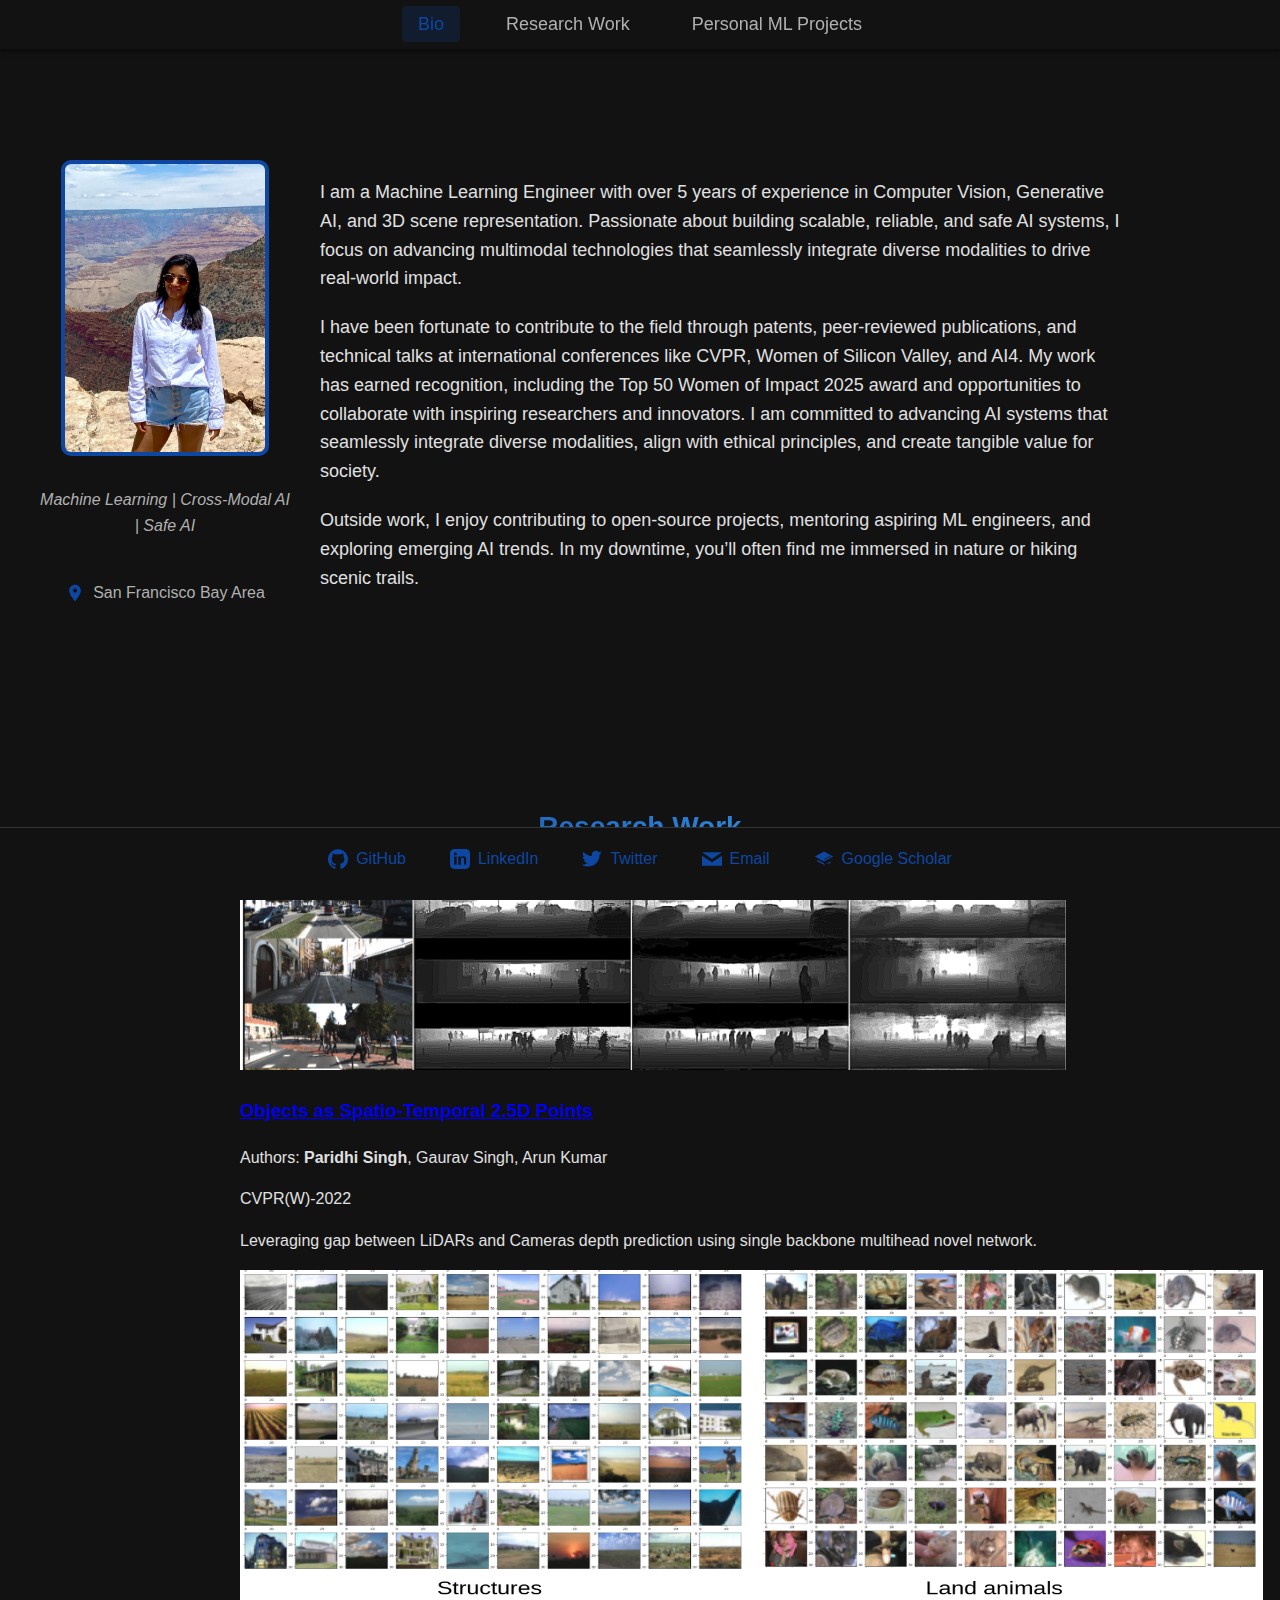
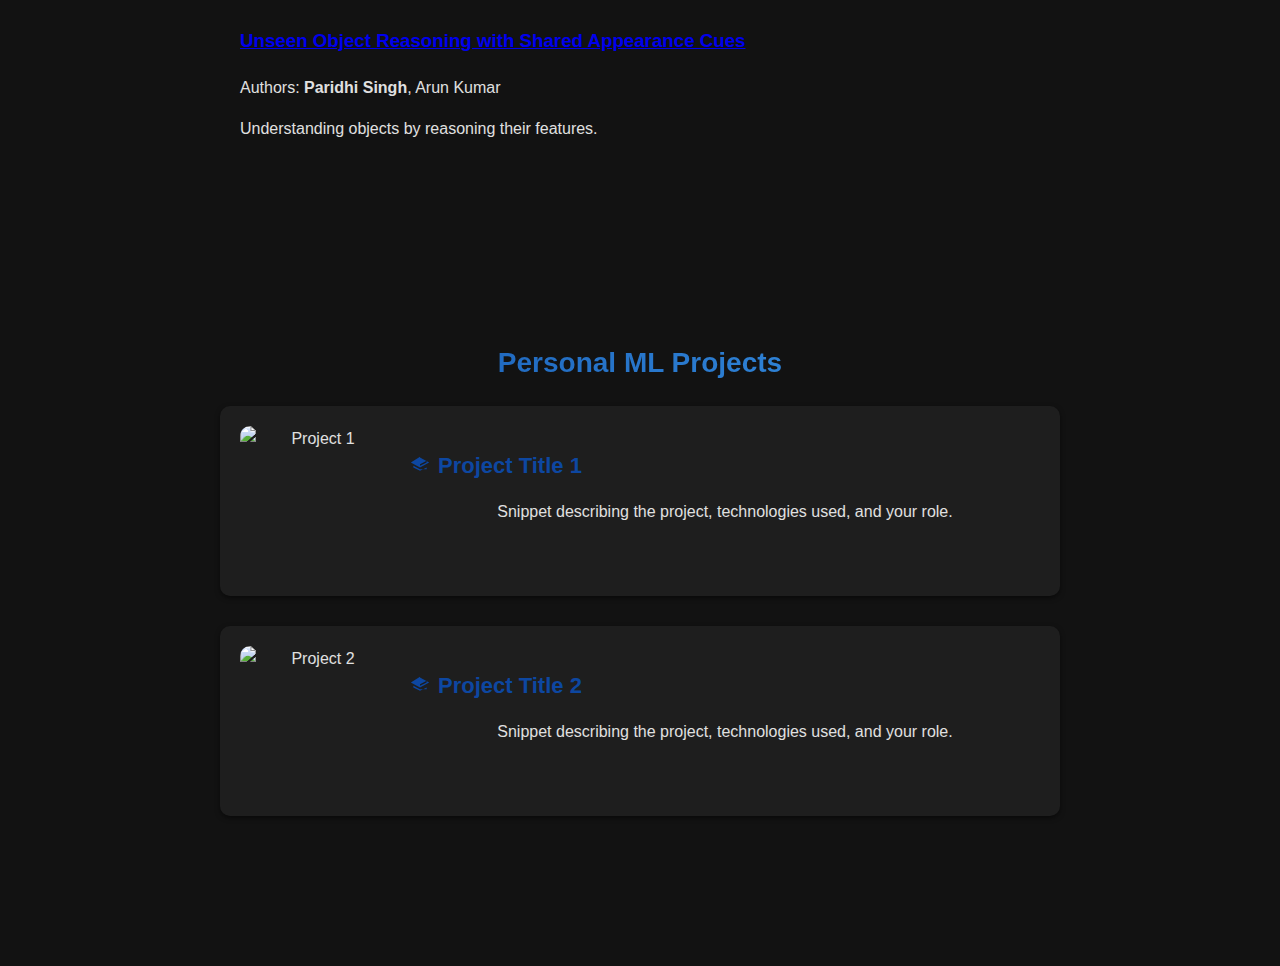
==== index.html @ 72e87e1a "Aligning bio" ====
<!DOCTYPE html>
<html lang="en">
<head>
    <!-- Existing head content -->
    <meta charset="UTF-8">
    <meta name="viewport" content="width=device-width, initial-scale=1.0">
    <title>Pari Singh - ML Research Engineer</title>
    <meta name="description" content="Pari Singh's personal website showcasing ML research, projects, and professional background.">
    <link rel="stylesheet" href="assets/css/styles.css">
    <link rel="icon" href="favicon.ico" type="image/x-icon"> <!-- Optional: Add favicon -->

    <!-- Google Fonts -->
    <link rel="preconnect" href="https://fonts.googleapis.com">
    <link rel="preconnect" href="https://fonts.gstatic.com" crossorigin>
    <link href="https://fonts.googleapis.com/css2?family=Roboto:wght@400;700&family=Montserrat:wght@600&display=swap" rel="stylesheet">
</head>
<body>
    <!-- Navigation Tabs -->
    <nav class="main-nav">
        <ul>
            <li><a href="#bio" class="nav-link active">Bio</a></li>
            <li><a href="#research" class="nav-link">Research Work</a></li>
            <li><a href="#projects" class="nav-link">Personal ML Projects</a></li>
        </ul>
    </nav>

    <!-- Bio Section -->
    <section id="bio" class="section bio-section">
        <div class="bio-container">
            <!-- Profile Photo and Additional Info -->
            <div class="profile-container">
                <!-- Profile Photo -->
                <img src="images/profile_photo.jpeg" alt="Pari Singh's Profile Photo" class="profile-photo" loading="lazy">

                <!-- Description and Location -->
                <div class="additional-info">
                    <!-- Description -->
                    <p class="description">Machine Learning | Cross-Modal AI | Safe AI</p>

                    <!-- Location -->
                    <p class="location">
                        <!-- Location Pin SVG -->
                        <svg
                            xmlns="http://www.w3.org/2000/svg"
                            width="24"
                            height="24"
                            fill="#4CAF50"
                            viewBox="0 0 24 24"
                            class="location-icon"
                            aria-hidden="true"
                        >
                            <path d="M12 2C8.13 2 5 5.13 5 9c0 5.25 7 13 7 13s7-7.75 7-13c0-3.87-3.13-7-7-7zm0 9.5c-1.38 0-2.5-1.12-2.5-2.5S10.62 6.5 12 6.5 14.5 7.62 14.5 9 13.38 11.5 12 11.5z"/>
                        </svg>
                        San Francisco Bay Area
                    </p>
                </div>
            </div>

            <!-- Bio Content -->
            <div class="bio-content">
<!--                <h2>Bio</h2>-->
                <p>
                    I am a Machine Learning Engineer with over 5 years of experience in Computer Vision, Generative AI, and 3D scene representation. Passionate about building scalable, reliable, and safe AI systems, I focus on advancing multimodal technologies that seamlessly integrate diverse modalities to drive real-world impact.
                </p>
                <p>
                    I have been fortunate to contribute to the field through patents, peer-reviewed publications, and technical talks at international conferences like CVPR, Women of Silicon Valley, and AI4. My work has earned recognition, including the Top 50 Women of Impact 2025 award and opportunities to collaborate with inspiring researchers and innovators. I am committed to advancing AI systems that seamlessly integrate diverse modalities, align with ethical principles, and create tangible value for society.
                </p>
                <p>
                    Outside work, I enjoy contributing to open-source projects, mentoring aspiring ML engineers, and exploring emerging AI trends. In my downtime, you’ll often find me immersed in nature or hiking scenic trails.
                </p>
            </div>
        </div>
    </section>

    <!-- Research Work Section -->
    <section id="research" class="section research-section">
        <h2>Research Work</h2>

        <!-- Paper 1 -->
        <div class="research-paper">
            <img src="images/paper1_image.png" alt="Objects as Spatio-Temporal 2.5D Points" class="paper-image" loading="lazy">
            <div class="paper-details">
                <h3>
                    <a href="https://arxiv.org/pdf/2212.02755" target="_blank">Objects as Spatio-Temporal 2.5D Points</a>
                </h3>
                <p>Authors: <strong>Paridhi Singh</strong>, Gaurav Singh, Arun Kumar</p>
                <p>CVPR(W)-2022</p>
                <p>Leveraging gap between LiDARs and Cameras depth prediction using single backbone multihead novel network.</p>
            </div>
        </div>

        <!-- Paper 2 -->
        <div class="research-paper">
            <img src="images/paper2_image.png" alt="Unseen Object Reasoning with Shared Appearance Cues" class="paper-image" loading="lazy">
            <div class="paper-details">
                <h3>
                    <a href="https://arxiv.org/pdf/2406.15565" target="_blank">Unseen Object Reasoning with Shared Appearance Cues</a>
                </h3>
                <p>Authors: <strong>Paridhi Singh</strong>, Arun Kumar</p>
                <p>Understanding objects by reasoning their features.</p>
            </div>
        </div>

        <!-- Add more research papers as needed -->
    </section>

    <!-- Personal ML Projects Section -->
    <section id="projects" class="section projects-section">
        <h2>Personal ML Projects</h2>
        <div class="project">
            <img src="images/project1.jpg" alt="Project 1" class="project-image" loading="lazy">
            <div class="project-description">
                <h3>
                    <!-- Project Icon SVG -->
                    <svg xmlns="http://www.w3.org/2000/svg" width="20" height="20" fill="#4CAF50" viewBox="0 0 24 24" class="project-icon">
                        <path d="M12 2L1 9l11 6 11-6-11-6zm0 15v-6l8-4V9l-8 4v6l-8-4v-2l8 4v2l8-4v2z"/>
                    </svg>
                    Project Title 1
                </h3>
                <p>Snippet describing the project, technologies used, and your role.</p>
            </div>
        </div>
        <div class="project">
            <img src="images/project2.jpg" alt="Project 2" class="project-image" loading="lazy">
            <div class="project-description">
                <h3>
                    <!-- Project Icon SVG -->
                    <svg xmlns="http://www.w3.org/2000/svg" width="20" height="20" fill="#4CAF50" viewBox="0 0 24 24" class="project-icon">
                        <path d="M12 2L1 9l11 6 11-6-11-6zm0 15v-6l8-4V9l-8 4v6l-8-4v-2l8 4v2l8-4v2z"/>
                    </svg>
                    Project Title 2
                </h3>
                <p>Snippet describing the project, technologies used, and your role.</p>
            </div>
        </div>
        <!-- Add more projects as needed -->
    </section>

    <!-- Footer with Social Links -->
    <footer class="footer">
        <nav class="footer-social-links">
            <a href="https://github.com/Pari-singh" target="_blank" aria-label="Pari Singh's GitHub Profile">
                <!-- GitHub SVG Icon -->
                <svg xmlns="http://www.w3.org/2000/svg" width="24" height="24" fill="#4CAF50" viewBox="0 0 24 24" class="footer-social-icon">
                    <path d="M12 .297c-6.63 0-12 5.373-12
                    12 0 5.303 3.438 9.8 8.205 11.385.6.113.82-.258.82-.577
                    0-.285-.01-1.04-.015-2.04-3.338.726-4.033-1.416-4.033-1.416
                    -.546-1.387-1.333-1.756-1.333-1.756-1.089-.744.084-.729.084-.729
                    1.205.084 1.838 1.237 1.838 1.237 1.07 1.835 2.807 1.304 3.495.997
                    .108-.775.418-1.305.762-1.604-2.665-.3-5.466-1.332-5.466-5.93
                    0-1.31.467-2.38 1.235-3.22-.135-.303-.54-1.523.105-3.176
                    0 0 1.005-.322 3.3 1.23a11.52 11.52 0 0 1 3.003-.404
                    c1.02.005 2.045.138 3.003.404 2.28-1.552 3.285-1.23
                    3.285-1.23.645 1.653.24 2.873.12 3.176.77.84 1.23 1.91
                    1.23 3.22 0 4.61-2.805 5.625-5.475 5.92.43.372.81 1.102
                    .81 2.222v3.293c0 .32.21.694.825.576C20.565 22.092 24 17.592
                    24 12.297c0-6.627-5.373-12-12-12z"/>
                </svg>
                GitHub
            </a>
            <a href="https://linkedin.com/in/your-linkedin" target="_blank" aria-label="Pari Singh's LinkedIn Profile">
                <!-- LinkedIn SVG Icon -->
                <svg xmlns="http://www.w3.org/2000/svg" width="24" height="24" fill="#4CAF50" viewBox="0 0 24 24" class="footer-social-icon">
                    <path d="M19 0h-14c-2.761 0-5 2.239-5
                    5v14c0 2.761 2.239 5 5 5h14c2.761 0
                    5-2.239 5-5v-14c0-2.761-2.239-5-5-5zm-11
                    19h-3v-10h3v10zm-1.5-11.268c-.966
                    0-1.75-.784-1.75-1.75s.784-1.75
                    1.75-1.75 1.75.784
                    1.75 1.75-.784 1.75-1.75
                    1.75zm13.5 11.268h-3v-5.604c0-1.337-.027-3.07-1.871-3.07-1.872
                    0-2.157 1.462-2.157 2.973v5.698h-3v-10h2.881v1.367h.041c.401-.758
                    1.381-1.558 2.839-1.558 3.037 0 3.6 2 3.6 4.596v5.6z"/>
                </svg>
                LinkedIn
            </a>
            <a href="https://twitter.com/your-twitter" target="_blank" aria-label="Pari Singh's Twitter Profile">
                <!-- Twitter SVG Icon -->
                <svg xmlns="http://www.w3.org/2000/svg" width="24" height="24" fill="#4CAF50" viewBox="0 0 24 24" class="footer-social-icon">
                    <path d="M24 4.557a9.83 9.83 0 0 1-2.828.775
                    4.932 4.932 0 0 0 2.165-2.724
                    9.864 9.864 0 0 1-3.127 1.195
                    4.916 4.916 0 0 0-8.384 4.482
                    c-4.083-.205-7.7-2.158-10.126-5.134
                    a4.822 4.822 0 0 0-.666 2.475
                    c0 1.708.87 3.213 2.188 4.096
                    a4.904 4.904 0 0 1-2.228-.616
                    c-.054 1.998 1.408 3.872 3.477 4.287
                    a4.935 4.935 0 0 1-2.224.084
                    c.626 1.956 2.444 3.377 4.6 3.416
                    a9.867 9.867 0 0 1-6.102 2.104
                    c-.396 0-.787-.023-1.175-.069
                    a13.945 13.945 0 0 0 7.548 2.212
                    c9.057 0 14-7.496 14-13.986
                    0-.21-.005-.423-.014-.634
                    A9.935 9.935 0 0 0 24 4.557z"/>
                </svg>
                Twitter
            </a>
            <a href="mailto:your-email@example.com" aria-label="Send an Email to Pari Singh">
                <!-- Email SVG Icon -->
                <svg xmlns="http://www.w3.org/2000/svg" width="24" height="24" fill="#4CAF50" viewBox="0 0 24 24" class="footer-social-icon">
                    <path d="M0 4v16h24V4H0zm12 12l-12-8v-4l12 8
                    12-8v4l-12 8z"/>
                </svg>
                Email
            </a>
            <a href="https://scholar.google.com/citations?user=your-google-scholar-id" target="_blank" aria-label="Pari Singh's Google Scholar Profile">
                <!-- Graduation Cap SVG Icon -->
                <svg xmlns="http://www.w3.org/2000/svg" width="24" height="24" fill="#4CAF50" viewBox="0 0 24 24" class="footer-social-icon">
                    <path d="M12 3L1 9l11 6 11-6-11-6zm0
                    15v-6l8-4V9l-8 4v6l-8-4v-2l8 4v2l8-4v2z"/>
                </svg>
                Google Scholar
            </a>
        </nav>
    </footer>

    <!-- Optional: Smooth Scroll JavaScript -->
    <script>
        // Add smooth scrolling to all nav links
        document.querySelectorAll('a.nav-link').forEach(anchor => {
            anchor.addEventListener('click', function(e) {
                e.preventDefault();
                document.querySelector(this.getAttribute('href')).scrollIntoView({
                    behavior: 'smooth'
                });

                // Update active link
                document.querySelectorAll('a.nav-link').forEach(link => link.classList.remove('active'));
                this.classList.add('active');
            });
        });

        // Highlight active link based on scroll position
        window.addEventListener('scroll', () => {
            const sections = document.querySelectorAll('.section');
            const scrollPos = window.scrollY + 150; // Adjusted offset for better accuracy

            sections.forEach(section => {
                if (scrollPos >= section.offsetTop && scrollPos < section.offsetTop + section.offsetHeight) {
                    document.querySelectorAll('.nav-link').forEach(link => {
                        link.classList.remove('active');
                        if (link.getAttribute('href').substring(1) === section.getAttribute('id')) {
                            link.classList.add('active');
                        }
                    });
                }
            });
        });
    </script>
</body>
</html>
---- assets/css/styles.css ----
/* Define CSS Variables for Colors */
:root {
    --background-color: #121212;     /* Dark background */
    --text-color: #e0e0e0;           /* Light gray text for contrast */
    --accent-color: #0d47a1;         /* Deep blue for accents */
    --secondary-accent: #42a5f5;     /* Lighter blue for gradients */
    --hover-color: #1e88e5;          /* Intermediate blue for hover states */
    --border-color: #333333;         /* Dark borders */
}

/* Apply Background and Text Colors */
body {
    background-color: var(--background-color);
    color: var(--text-color);
    font-family: 'Segoe UI', Tahoma, Geneva, Verdana, sans-serif;
    line-height: 1.6;
    transition: background-color 0.3s ease, color 0.3s ease;
    margin: 0;
    padding: 0;
    padding-bottom: 60px; /* Add padding to prevent footer overlap */
}

/* Navigation Tabs */
.main-nav {
    position: fixed;
    top: 0;
    width: 100%;
    background-color: var(--background-color);
    z-index: 1000;
    box-shadow: 0 2px 5px rgba(0,0,0,0.5);
}

.main-nav ul {
    list-style: none;
    display: flex;
    justify-content: center;
    margin: 0;
    padding: 10px 0;
}

.main-nav li {
    margin: 0 15px;
}

.main-nav .nav-link {
    color: #b0b0b0;
    text-decoration: none;
    font-size: 18px;
    padding: 8px 16px;
    transition: color 0.3s ease, background-color 0.3s ease, transform 0.3s ease;
    border-radius: 4px;
}

.main-nav .nav-link:hover {
    color: var(--accent-color);
    background-color: rgba(13, 71, 161, 0.1);
    transform: translateY(-2px);
}

.main-nav .nav-link.active {
    color: var(--accent-color);
    background-color: rgba(13, 71, 161, 0.2);
    transform: translateY(-2px);
}

/* Section Styling */
.section {
    padding: 100px 20px 60px 20px;
    max-width: 1200px;
    margin: 0 auto;
}

.bio-section {
    margin-top: 60px;
}

.bio-container {
    display: flex;
    align-items: flex-start;
    gap: 30px;
    flex-wrap: nowrap; /* Prevent wrapping */
}

.profile-container {
    flex: 0 0 250px; /* Fixed width */
    display: flex;
    flex-direction: column;
    align-items: center;
    gap: 15px;
}

.profile-photo {
    width: 200px; /* Adjusted width */
    height: auto; /* Maintain aspect ratio */
    border-radius: 10px;
    object-fit: cover;
    border: 4px solid var(--accent-color);
    flex-shrink: 0;
}

.additional-info {
    display: flex;
    flex-direction: column;
    align-items: center;
    gap: 10px;
}

.description {
    font-style: italic;
    color: #b0b0b0;
    text-align: center;
    font-size: 16px;
}

.location {
    display: flex;
    align-items: center;
    font-size: 16px;
    color: #b0b0b0;
}

.location-icon {
    margin-right: 8px;
    width: 20px;
    height: 20px;
    fill: var(--accent-color);
}

.bio-content {
    flex: 1; /* Take remaining space */
    max-width: 800px; /* Optional for readability */
}

.bio-content h2,
.research-section h2,
.projects-section h2 {
    margin-bottom: 20px;
    font-size: 28px;
    background: linear-gradient(90deg, var(--accent-color), var(--secondary-accent));
    -webkit-background-clip: text;
    -webkit-text-fill-color: transparent;
}

.bio-content p {
    font-size: 18px;
    margin-bottom: 20px;
    color: var(--text-color);
}

/* Social Links in Footer */
.footer-social-links {
    display: flex;
    justify-content: center;
    align-items: center;
    gap: 20px;
    margin-bottom: 10px;
}

.footer-social-links a {
    display: flex;
    align-items: center;
    justify-content: center;
    color: var(--accent-color);
    text-decoration: none;
    font-size: 16px;
    transition: color 0.3s ease, transform 0.3s ease;
    padding: 8px 12px;
    border-radius: 4px;
}

.footer-social-links a:hover {
    color: var(--hover-color);
    transform: scale(1.05);
}

.footer-social-icon {
    margin-right: 8px;
    width: 20px;
    height: 20px;
    fill: var(--accent-color);
    transition: fill 0.3s ease, transform 0.3s ease;
}

.footer-social-links a:hover .footer-social-icon {
    fill: var(--hover-color);
    transform: scale(1.1);
}

/* Footer Styling */
.footer {
    position: fixed;
    bottom: 0;
    width: 100%;
    background-color: var(--background-color);
    color: #b0b0b0;
    text-align: center;
    padding: 10px 0;
    border-top: 1px solid var(--border-color);
    z-index: 1000;
}

.footer p {
    margin: 0;
    font-size: 14px;
}

/* Research and Projects Sections */
.research-section, .projects-section {
    text-align: center;
}

.research-section ul, .projects-section ul {
    list-style: disc inside;
    font-size: 18px;
    margin-bottom: 20px;
    color: var(--text-color);
    text-align: left;
    max-width: 800px;
    margin: 0 auto 20px auto;
}

.project {
    display: flex;
    align-items: flex-start;
    margin-bottom: 30px;
    background-color: #1e1e1e;
    padding: 20px;
    border-radius: 10px;
    box-shadow: 0 2px 5px rgba(0,0,0,0.5);
    transition: background-color 0.3s ease, transform 0.3s ease, box-shadow 0.3s ease;
    flex-wrap: wrap;
    max-width: 800px;
    margin-left: auto;
    margin-right: auto;
}

.project:hover {
    background-color: #2a2a2a;
    transform: translateY(-5px);
    box-shadow: 0 4px 10px rgba(0,0,0,0.7);
}

.project-image {
    width: 150px;
    height: 150px;
    object-fit: cover;
    border-radius: 10px;
    margin-right: 20px;
    transition: transform 0.3s ease;
    flex-shrink: 0;
}

.project-image:hover {
    transform: scale(1.05);
}

.project-description {
    flex: 1;
}

.project-description h3 {
    margin-bottom: 10px;
    font-size: 22px;
    display: flex;
    align-items: center;
    color: var(--accent-color);
}

.project-description .project-icon {
    margin-right: 8px;
    width: 20px;
    height: 20px;
    fill: var(--accent-color);
}

/* Smooth Scroll Behavior */
html {
    scroll-behavior: smooth;
}

/* Responsive Design */
@media (max-width: 1024px) {
    .bio-container {
        gap: 20px;
    }

    .profile-container {
        flex: 0 0 200px; /* Adjusted width for medium screens */
    }
}

@media (max-width: 768px) {
    .bio-container {
        flex-direction: column;
        align-items: center;
    }

    .profile-container {
        flex: 0 0 auto;
        width: 100%;
    }

    .bio-content {
        width: 100%;
    }

    .bio-content h2 {
        text-align: center;
    }

    .bio-content p {
        text-align: center;
    }

    .additional-info {
        align-items: center;
        text-align: center;
    }

    .location {
        justify-content: center;
    }

    .social-links {
        justify-content: center;
        gap: 10px;
    }

    .research-section ul, .projects-section ul {
        text-align: left;
        padding-left: 20px;
    }
}

@media (max-width: 480px) {
    .profile-photo {
        width: 140px;
        height: 180px;
    }

    .bio-content h2 {
        font-size: 24px;
    }

    .bio-content p, .research-section ul, .projects-section ul {
        font-size: 16px;
    }

    .main-nav .nav-link {
        font-size: 16px;
        padding: 6px 10px;
    }

    .project-description p {
        font-size: 14px;
    }

    .footer-social-links a {
        font-size: 14px;
        padding: 6px 10px;
    }
}

/* Optional: Focus States for Accessibility */
.nav-link:focus, .footer-social-links a:focus {
    outline: 2px solid var(--accent-color);
    outline-offset: 2px;
}

/* Center the research section */
.research-section {
    max-width: 800px; /* Adjust the width as needed */
    margin: 0 auto;   /* Centers the section */
    text-align: left; /* Ensures text is left-aligned */
}

/* Optional: Center the section heading */
.research-section h2 {
    text-align: center;
}
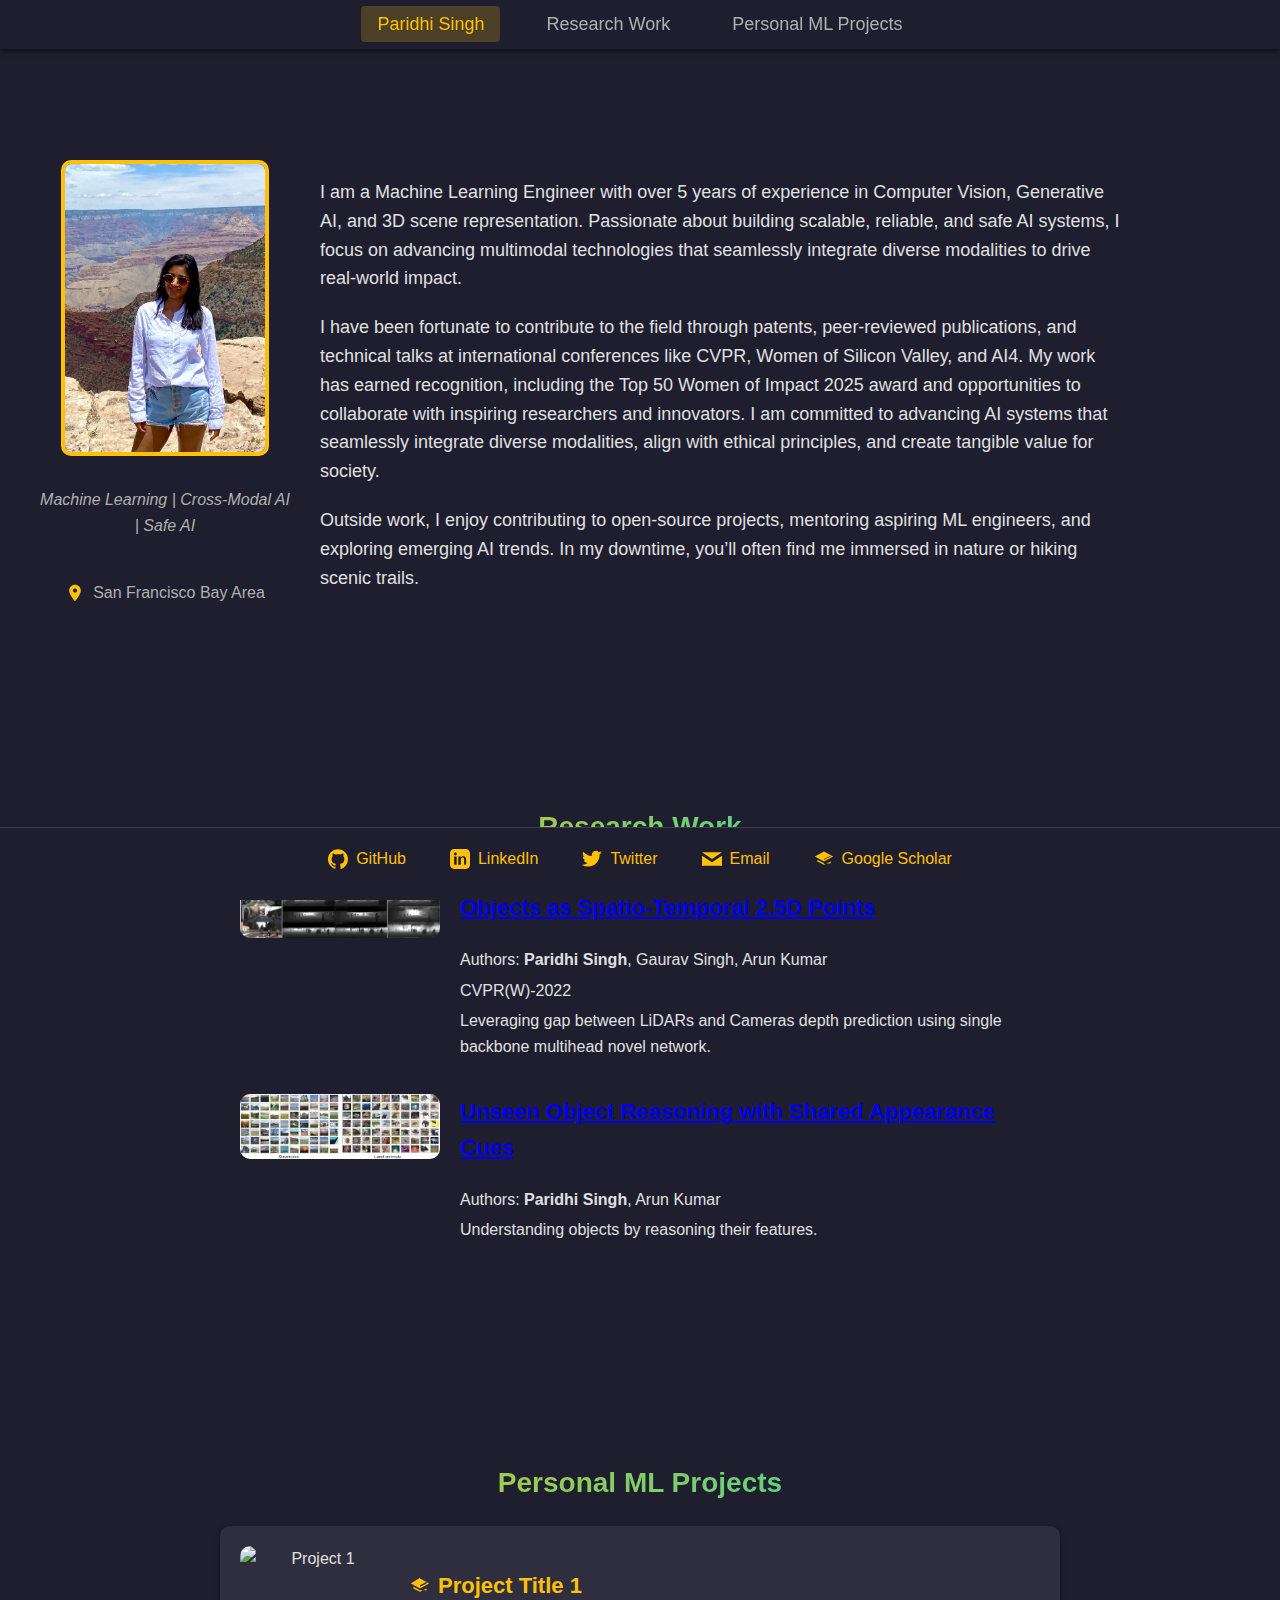
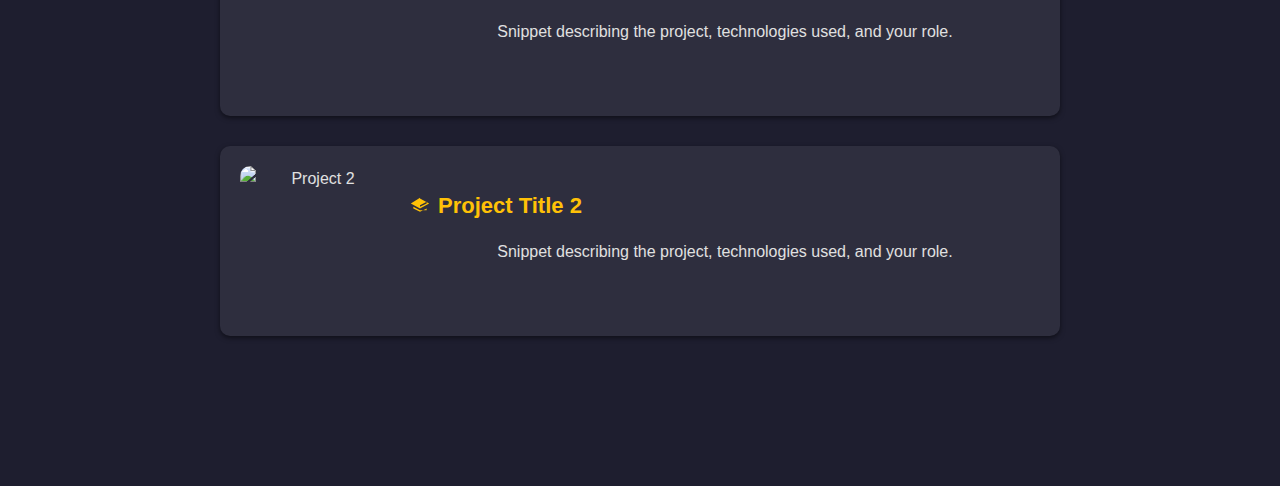
==== commit 3cb174c1: "research paper and background" ====
--- a/index.html
+++ b/index.html
@@ -18,7 +18,7 @@
     <!-- Navigation Tabs -->
     <nav class="main-nav">
         <ul>
-            <li><a href="#bio" class="nav-link active">Bio</a></li>
+            <li><a href="#bio" class="nav-link active">Paridhi Singh</a></li>
             <li><a href="#research" class="nav-link">Research Work</a></li>
             <li><a href="#projects" class="nav-link">Personal ML Projects</a></li>
         </ul>
--- a/assets/css/styles.css
+++ b/assets/css/styles.css
@@ -1,12 +1,15 @@
 /* Define CSS Variables for Colors */
 :root {
-    --background-color: #121212;     /* Dark background */
-    --text-color: #e0e0e0;           /* Light gray text for contrast */
-    --accent-color: #0d47a1;         /* Deep blue for accents */
-    --secondary-accent: #42a5f5;     /* Lighter blue for gradients */
-    --hover-color: #1e88e5;          /* Intermediate blue for hover states */
-    --border-color: #333333;         /* Dark borders */
-}
+    --background-color: #1E1E2F;     /* Deep Navy Blue */
+    --secondary-background: #2E2E3E; /* Muted Indigo */
+    --text-color: #E0E0E0;           /* Light Gray */
+    --secondary-text-color: #B0B0B0; /* Medium Gray */
+    --accent-color: #FFC107;         /* Amber */
+    --secondary-accent: #03DAC6;     /* Teal */
+    --hover-color: #FFD54F;          /* Light Amber */
+    --border-color: #3E3E4F;         /* Dark Slate */
+}
+
 
 /* Apply Background and Text Colors */
 body {
@@ -43,7 +46,7 @@
 }
 
 .main-nav .nav-link {
-    color: #b0b0b0;
+    color: var(--secondary-text-color);
     text-decoration: none;
     font-size: 18px;
     padding: 8px 16px;
@@ -53,13 +56,13 @@
 
 .main-nav .nav-link:hover {
     color: var(--accent-color);
-    background-color: rgba(13, 71, 161, 0.1);
+    background-color: rgba(255, 193, 7, 0.1); /* rgba for semi-transparent background */
     transform: translateY(-2px);
 }
 
 .main-nav .nav-link.active {
     color: var(--accent-color);
-    background-color: rgba(13, 71, 161, 0.2);
+    background-color: rgba(255, 193, 7, 0.2);
     transform: translateY(-2px);
 }
 
@@ -107,7 +110,7 @@
 
 .description {
     font-style: italic;
-    color: #b0b0b0;
+    color: var(--secondary-text-color);
     text-align: center;
     font-size: 16px;
 }
@@ -116,7 +119,7 @@
     display: flex;
     align-items: center;
     font-size: 16px;
-    color: #b0b0b0;
+    color: var(--secondary-text-color);
 }
 
 .location-icon {
@@ -192,7 +195,7 @@
     bottom: 0;
     width: 100%;
     background-color: var(--background-color);
-    color: #b0b0b0;
+    color: var(--secondary-text-color);
     text-align: center;
     padding: 10px 0;
     border-top: 1px solid var(--border-color);
@@ -223,7 +226,7 @@
     display: flex;
     align-items: flex-start;
     margin-bottom: 30px;
-    background-color: #1e1e1e;
+    background-color: var(--secondary-background);
     padding: 20px;
     border-radius: 10px;
     box-shadow: 0 2px 5px rgba(0,0,0,0.5);
@@ -235,7 +238,7 @@
 }
 
 .project:hover {
-    background-color: #2a2a2a;
+    background-color: var(--background-color);
     transform: translateY(-5px);
     box-shadow: 0 4px 10px rgba(0,0,0,0.7);
 }
@@ -378,3 +381,43 @@
 .research-section h2 {
     text-align: center;
 }
+
+/* Research Papers Section */
+.research-paper {
+    display: flex;
+    align-items: flex-start; /* Align items at the top */
+    margin-bottom: 30px;
+    max-width: 800px; /* Center the content */
+    margin-left: auto;
+    margin-right: auto;
+}
+
+.paper-image {
+    width: 200px; /* Set a fixed width */
+    height: auto; /* Maintain aspect ratio */
+    object-fit: cover;
+    margin-right: 20px;
+    border-radius: 10px;
+}
+
+.paper-details {
+    flex: 1; /* Take up the remaining space */
+}
+
+.paper-details h3 {
+    margin-top: 0;
+    font-size: 22px;
+    color: var(--accent-color);
+}
+
+.paper-details p {
+    margin: 5px 0;
+    font-size: 16px;
+    color: var(--text-color);
+}
+
+/* Center the section heading */
+.research-section h2 {
+    text-align: center;
+    margin-bottom: 40px;
+}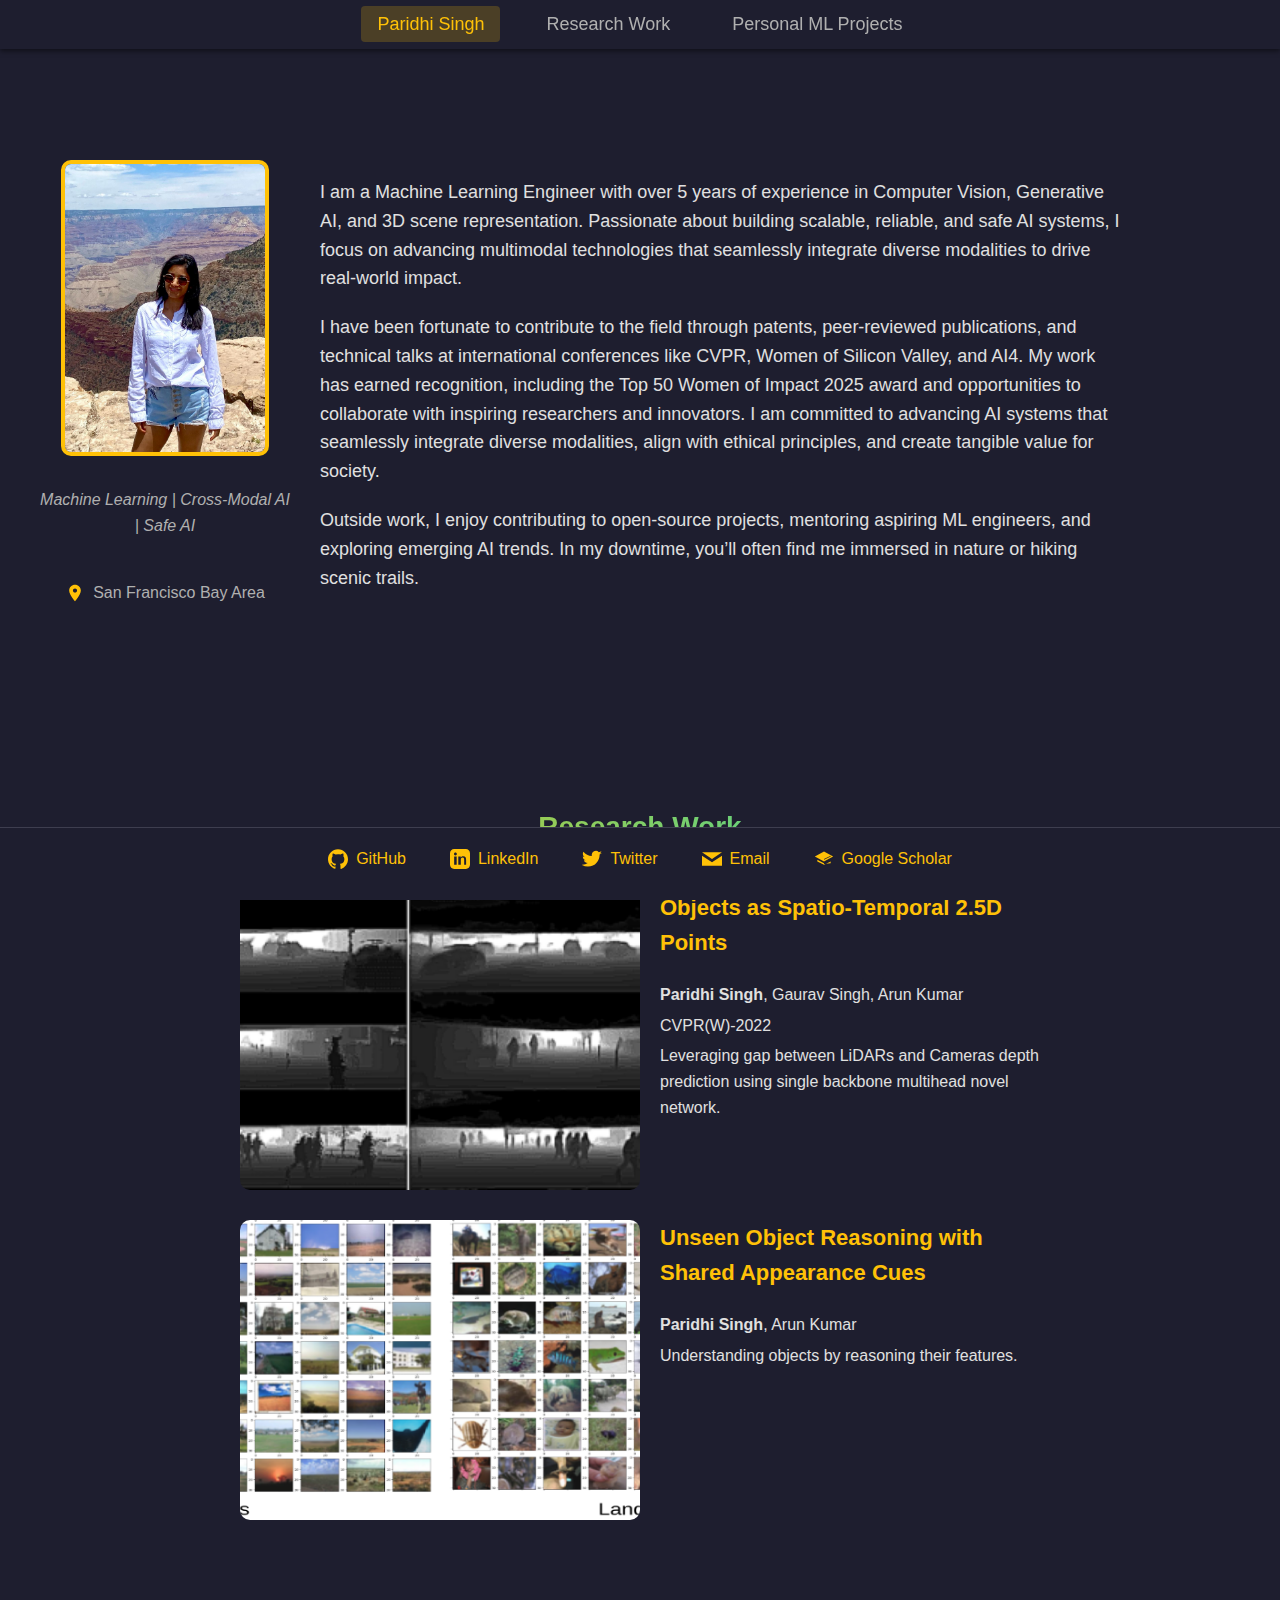
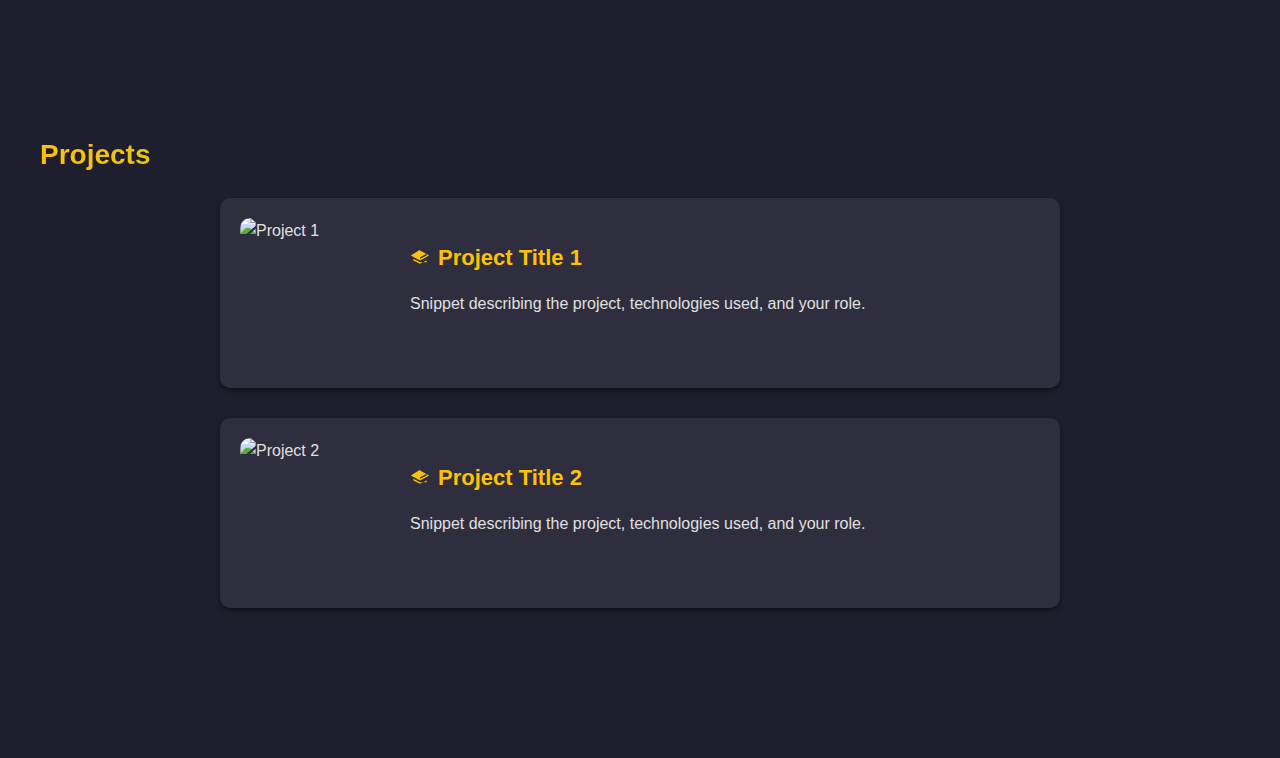
==== commit 528211a0: "research paper and background" ====
--- a/index.html
+++ b/index.html
@@ -83,7 +83,7 @@
                 <h3>
                     <a href="https://arxiv.org/pdf/2212.02755" target="_blank">Objects as Spatio-Temporal 2.5D Points</a>
                 </h3>
-                <p>Authors: <strong>Paridhi Singh</strong>, Gaurav Singh, Arun Kumar</p>
+                <p><strong>Paridhi Singh</strong>, Gaurav Singh, Arun Kumar</p>
                 <p>CVPR(W)-2022</p>
                 <p>Leveraging gap between LiDARs and Cameras depth prediction using single backbone multihead novel network.</p>
             </div>
@@ -96,7 +96,7 @@
                 <h3>
                     <a href="https://arxiv.org/pdf/2406.15565" target="_blank">Unseen Object Reasoning with Shared Appearance Cues</a>
                 </h3>
-                <p>Authors: <strong>Paridhi Singh</strong>, Arun Kumar</p>
+                <p><strong>Paridhi Singh</strong>, Arun Kumar</p>
                 <p>Understanding objects by reasoning their features.</p>
             </div>
         </div>
@@ -104,9 +104,9 @@
         <!-- Add more research papers as needed -->
     </section>
 
-    <!-- Personal ML Projects Section -->
+    <!-- Projects Section -->
     <section id="projects" class="section projects-section">
-        <h2>Personal ML Projects</h2>
+        <h2>Projects</h2>
         <div class="project">
             <img src="images/project1.jpg" alt="Project 1" class="project-image" loading="lazy">
             <div class="project-description">
--- a/assets/css/styles.css
+++ b/assets/css/styles.css
@@ -10,7 +10,6 @@
     --border-color: #3E3E4F;         /* Dark Slate */
 }
 
-
 /* Apply Background and Text Colors */
 body {
     background-color: var(--background-color);
@@ -56,7 +55,7 @@
 
 .main-nav .nav-link:hover {
     color: var(--accent-color);
-    background-color: rgba(255, 193, 7, 0.1); /* rgba for semi-transparent background */
+    background-color: rgba(255, 193, 7, 0.1); /* Semi-transparent background */
     transform: translateY(-2px);
 }
 
@@ -148,6 +147,61 @@
     font-size: 18px;
     margin-bottom: 20px;
     color: var(--text-color);
+}
+
+/* Research Papers Section */
+.research-paper {
+    display: flex;
+    align-items: flex-start;
+    margin-bottom: 30px;
+    max-width: 800px;
+    margin-left: auto;
+    margin-right: auto;
+}
+
+.paper-image {
+    width: 400px;
+    height: 300px; /* Increased height to match text */
+    object-fit: cover;
+    margin-right: 20px;
+    border-radius: 10px;
+}
+
+.paper-details {
+    flex: 1;
+}
+
+.paper-details h3 {
+    margin-top: 0;
+    font-size: 22px;
+    color: var(--accent-color);
+}
+
+.paper-details p {
+    margin: 5px 0;
+    font-size: 16px;
+    color: var(--text-color);
+}
+
+/* Style links inside Research Section */
+.research-section a {
+    color: var(--accent-color);
+    text-decoration: none;
+}
+
+.research-section a:hover {
+    color: var(--secondary-accent);
+    text-decoration: underline;
+}
+
+.research-section a:visited {
+    color: var(--accent-color);
+}
+
+/* Center the section heading */
+.research-section h2 {
+    text-align: center;
+    margin-bottom: 40px;
 }
 
 /* Social Links in Footer */
@@ -207,21 +261,7 @@
     font-size: 14px;
 }
 
-/* Research and Projects Sections */
-.research-section, .projects-section {
-    text-align: center;
-}
-
-.research-section ul, .projects-section ul {
-    list-style: disc inside;
-    font-size: 18px;
-    margin-bottom: 20px;
-    color: var(--text-color);
-    text-align: left;
-    max-width: 800px;
-    margin: 0 auto 20px auto;
-}
-
+/* Projects Section */
 .project {
     display: flex;
     align-items: flex-start;
@@ -329,23 +369,51 @@
         gap: 10px;
     }
 
-    .research-section ul, .projects-section ul {
-        text-align: left;
-        padding-left: 20px;
+    /* Adjust research paper layout on smaller screens */
+    .research-paper {
+        flex-direction: column;
+        align-items: center;
+        text-align: center;
+    }
+
+    .paper-image {
+        margin-right: 0;
+        margin-bottom: 20px;
+    }
+
+    .paper-details {
+        width: 100%;
+    }
+
+    .project {
+        flex-direction: column;
+        align-items: center;
+        text-align: center;
+    }
+
+    .project-image {
+        margin-right: 0;
+        margin-bottom: 20px;
+    }
+
+    .project-description {
+        width: 100%;
     }
 }
 
 @media (max-width: 480px) {
     .profile-photo {
         width: 140px;
-        height: 180px;
+        height: auto;
     }
 
     .bio-content h2 {
         font-size: 24px;
     }
 
-    .bio-content p, .research-section ul, .projects-section ul {
+    .bio-content p,
+    .paper-details p,
+    .project-description p {
         font-size: 16px;
     }
 
@@ -354,10 +422,6 @@
         padding: 6px 10px;
     }
 
-    .project-description p {
-        font-size: 14px;
-    }
-
     .footer-social-links a {
         font-size: 14px;
         padding: 6px 10px;
@@ -365,59 +429,8 @@
 }
 
 /* Optional: Focus States for Accessibility */
-.nav-link:focus, .footer-social-links a:focus {
+.nav-link:focus,
+.footer-social-links a:focus {
     outline: 2px solid var(--accent-color);
     outline-offset: 2px;
 }
-
-/* Center the research section */
-.research-section {
-    max-width: 800px; /* Adjust the width as needed */
-    margin: 0 auto;   /* Centers the section */
-    text-align: left; /* Ensures text is left-aligned */
-}
-
-/* Optional: Center the section heading */
-.research-section h2 {
-    text-align: center;
-}
-
-/* Research Papers Section */
-.research-paper {
-    display: flex;
-    align-items: flex-start; /* Align items at the top */
-    margin-bottom: 30px;
-    max-width: 800px; /* Center the content */
-    margin-left: auto;
-    margin-right: auto;
-}
-
-.paper-image {
-    width: 200px; /* Set a fixed width */
-    height: auto; /* Maintain aspect ratio */
-    object-fit: cover;
-    margin-right: 20px;
-    border-radius: 10px;
-}
-
-.paper-details {
-    flex: 1; /* Take up the remaining space */
-}
-
-.paper-details h3 {
-    margin-top: 0;
-    font-size: 22px;
-    color: var(--accent-color);
-}
-
-.paper-details p {
-    margin: 5px 0;
-    font-size: 16px;
-    color: var(--text-color);
-}
-
-/* Center the section heading */
-.research-section h2 {
-    text-align: center;
-    margin-bottom: 40px;
-}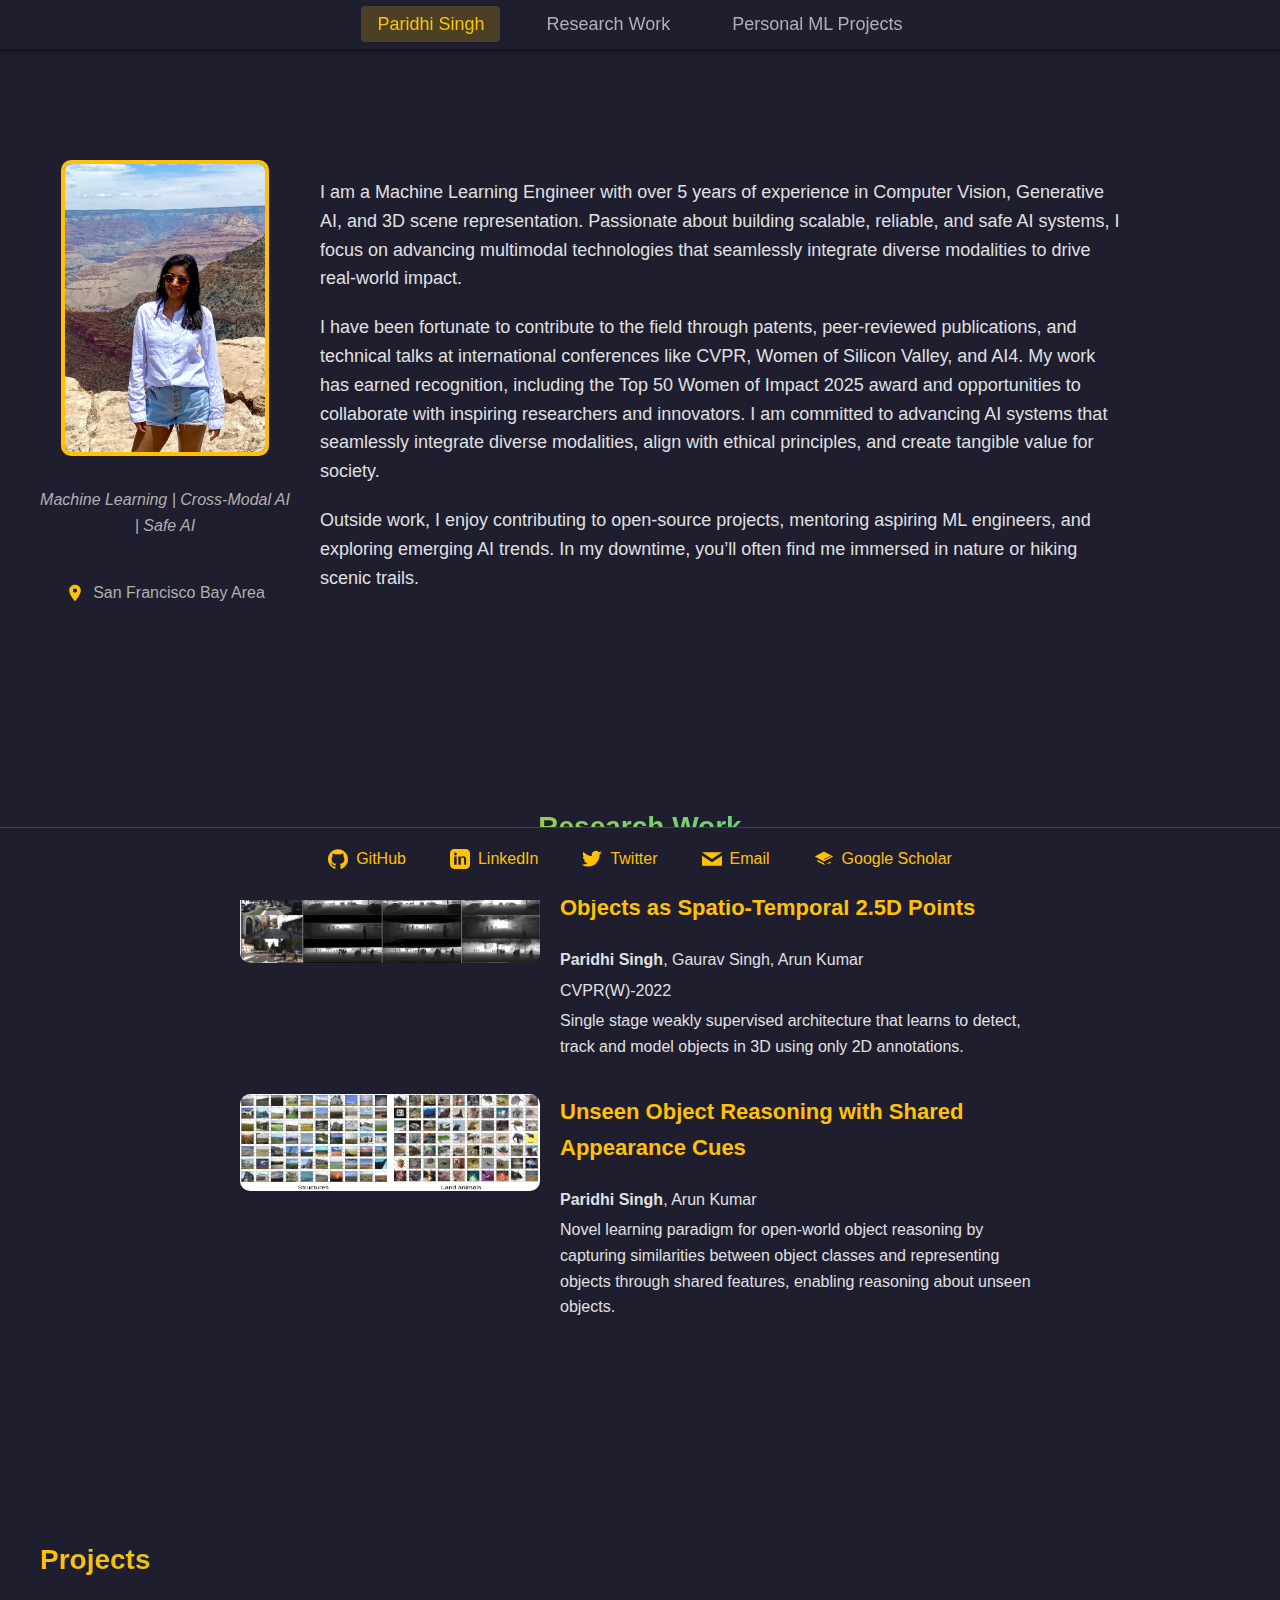
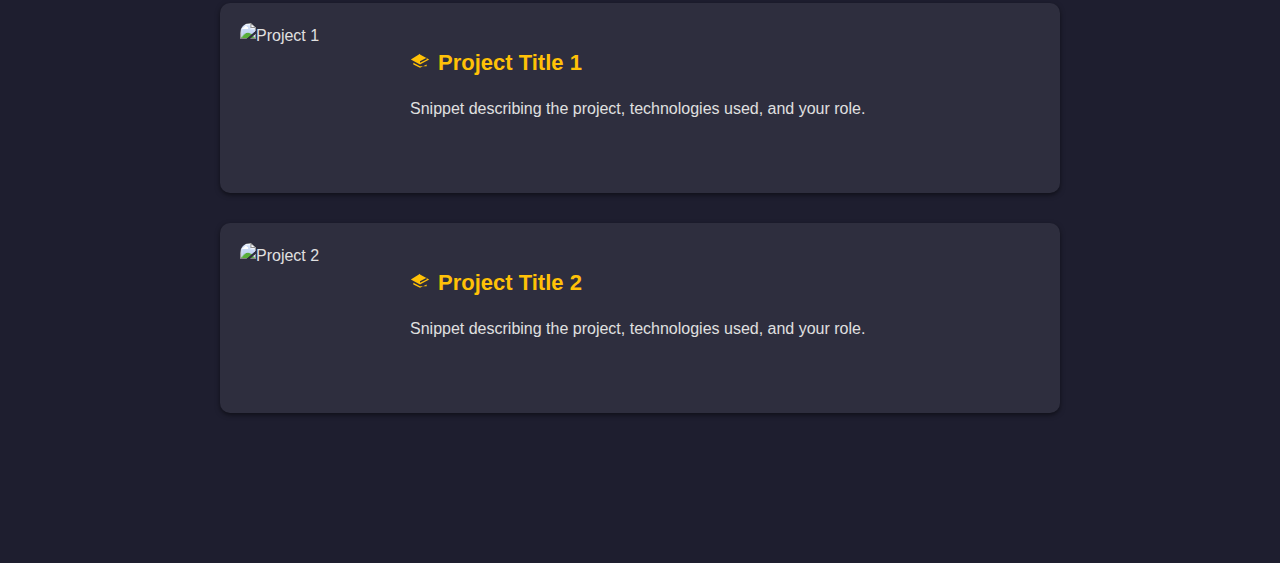
==== commit dccbfefb: "research paper and background" ====
--- a/index.html
+++ b/index.html
@@ -85,7 +85,8 @@
                 </h3>
                 <p><strong>Paridhi Singh</strong>, Gaurav Singh, Arun Kumar</p>
                 <p>CVPR(W)-2022</p>
-                <p>Leveraging gap between LiDARs and Cameras depth prediction using single backbone multihead novel network.</p>
+                <p>Single stage weakly supervised architecture that learns to detect,
+                    track and model objects in 3D using only 2D annotations.</p>
             </div>
         </div>
 
@@ -97,7 +98,9 @@
                     <a href="https://arxiv.org/pdf/2406.15565" target="_blank">Unseen Object Reasoning with Shared Appearance Cues</a>
                 </h3>
                 <p><strong>Paridhi Singh</strong>, Arun Kumar</p>
-                <p>Understanding objects by reasoning their features.</p>
+                <p>Novel learning paradigm for open-world object reasoning by capturing similarities between
+                    object classes and representing objects through shared features,
+                    enabling reasoning about unseen objects.</p>
             </div>
         </div>
 
--- a/assets/css/styles.css
+++ b/assets/css/styles.css
@@ -160,8 +160,8 @@
 }
 
 .paper-image {
-    width: 400px;
-    height: 300px; /* Increased height to match text */
+    width: 300px;
+    height: auto; /* Increased height to match text */
     object-fit: cover;
     margin-right: 20px;
     border-radius: 10px;
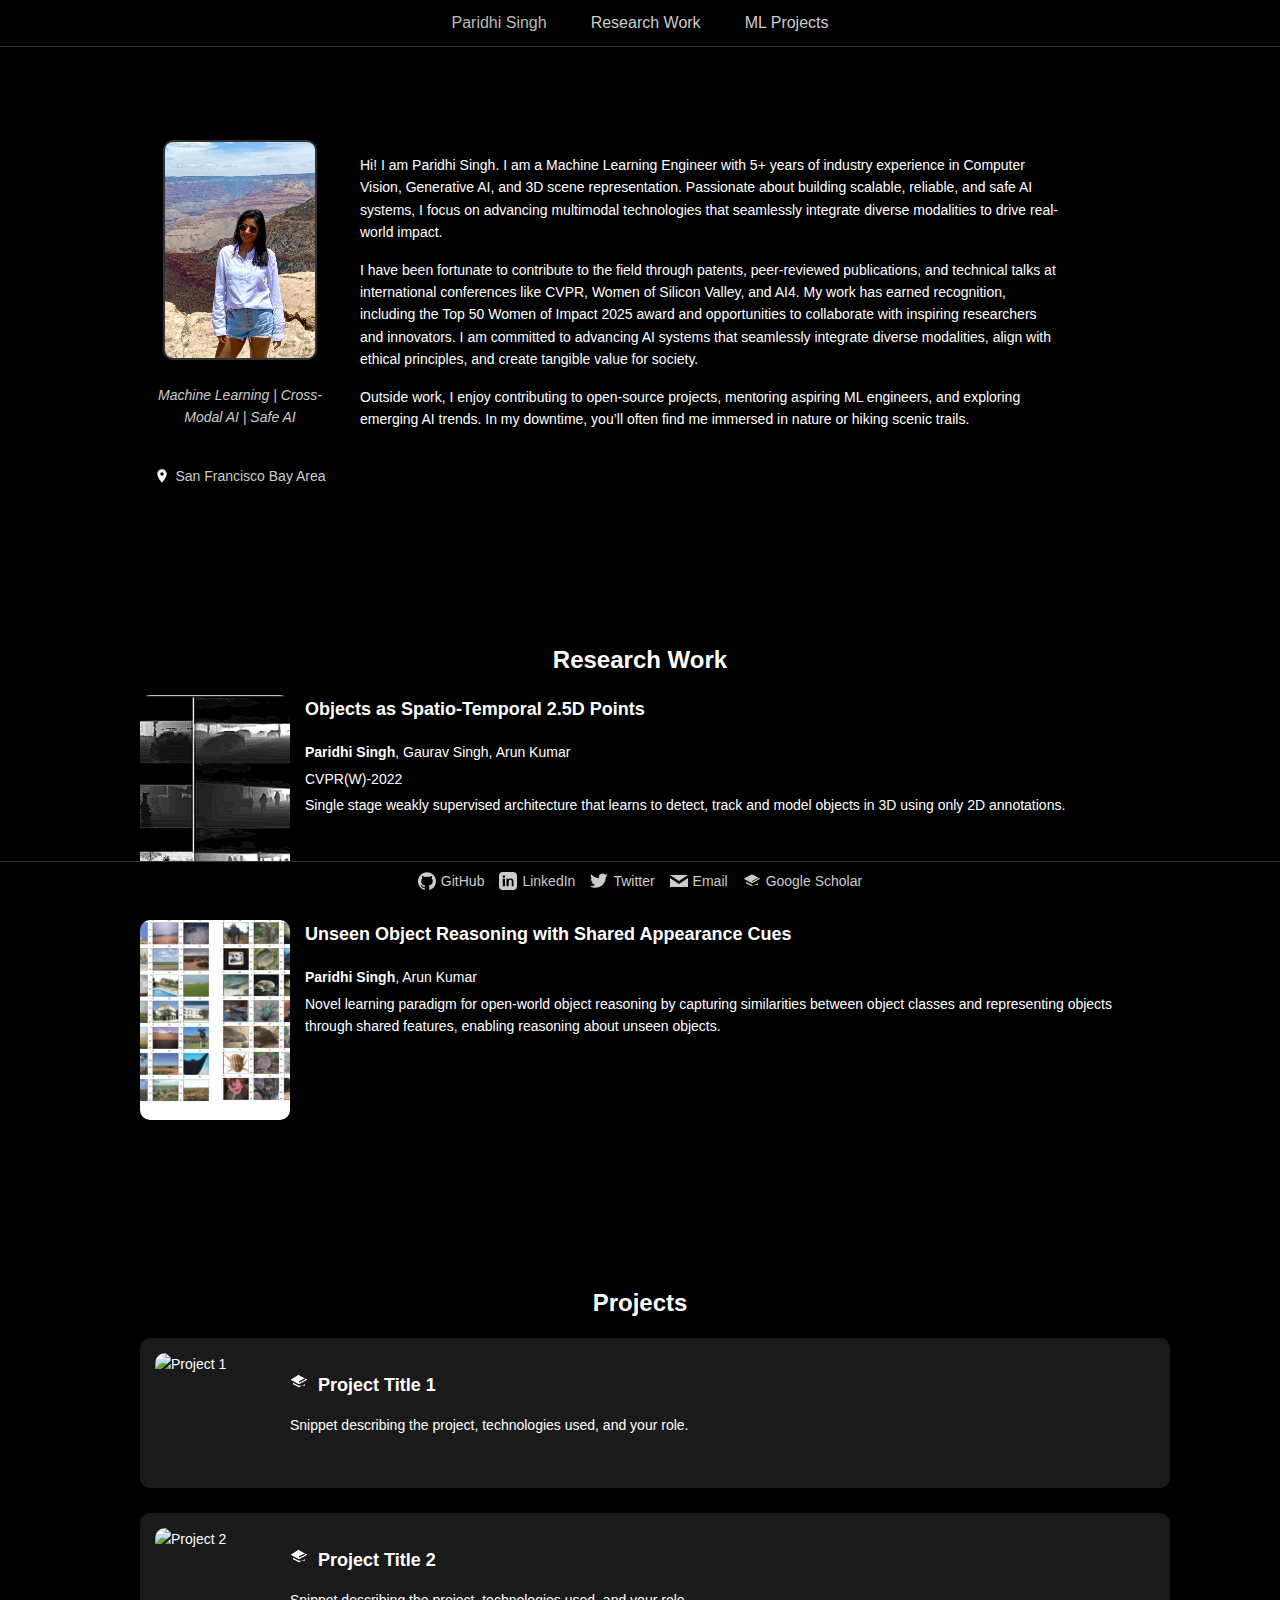
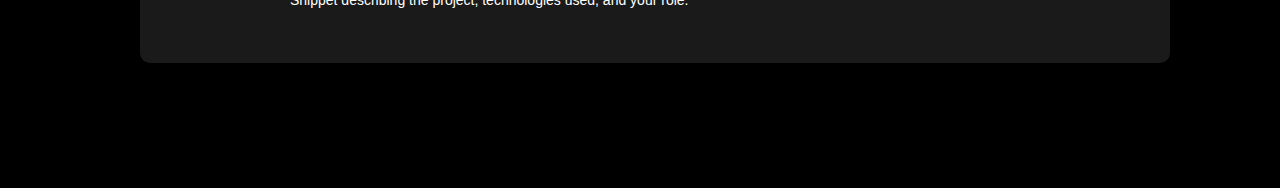
==== commit 84fd18ec: "research paper and background" ====
--- a/index.html
+++ b/index.html
@@ -20,7 +20,7 @@
         <ul>
             <li><a href="#bio" class="nav-link active">Paridhi Singh</a></li>
             <li><a href="#research" class="nav-link">Research Work</a></li>
-            <li><a href="#projects" class="nav-link">Personal ML Projects</a></li>
+            <li><a href="#projects" class="nav-link">ML Projects</a></li>
         </ul>
     </nav>
 
@@ -60,7 +60,7 @@
             <div class="bio-content">
 <!--                <h2>Bio</h2>-->
                 <p>
-                    I am a Machine Learning Engineer with over 5 years of experience in Computer Vision, Generative AI, and 3D scene representation. Passionate about building scalable, reliable, and safe AI systems, I focus on advancing multimodal technologies that seamlessly integrate diverse modalities to drive real-world impact.
+                    Hi! I am Paridhi Singh. I am a Machine Learning Engineer with 5+ years of industry experience in Computer Vision, Generative AI, and 3D scene representation. Passionate about building scalable, reliable, and safe AI systems, I focus on advancing multimodal technologies that seamlessly integrate diverse modalities to drive real-world impact.
                 </p>
                 <p>
                     I have been fortunate to contribute to the field through patents, peer-reviewed publications, and technical talks at international conferences like CVPR, Women of Silicon Valley, and AI4. My work has earned recognition, including the Top 50 Women of Impact 2025 award and opportunities to collaborate with inspiring researchers and innovators. I am committed to advancing AI systems that seamlessly integrate diverse modalities, align with ethical principles, and create tangible value for society.
--- a/assets/css/styles.css
+++ b/assets/css/styles.css
@@ -1,13 +1,13 @@
 /* Define CSS Variables for Colors */
 :root {
-    --background-color: #1E1E2F;     /* Deep Navy Blue */
-    --secondary-background: #2E2E3E; /* Muted Indigo */
-    --text-color: #E0E0E0;           /* Light Gray */
-    --secondary-text-color: #B0B0B0; /* Medium Gray */
-    --accent-color: #FFC107;         /* Amber */
-    --secondary-accent: #03DAC6;     /* Teal */
-    --hover-color: #FFD54F;          /* Light Amber */
-    --border-color: #3E3E4F;         /* Dark Slate */
+    --background-color: #000000;       /* Black */
+    --secondary-background: #1A1A1A;   /* Dark Gray */
+    --text-color: #FFFFFF;             /* White */
+    --secondary-text-color: #CCCCCC;   /* Light Gray */
+    --accent-color: #FFFFFF;           /* White */
+    --secondary-accent: #DDDDDD;       /* Very Light Gray */
+    --hover-color: #BBBBBB;            /* Medium Gray */
+    --border-color: #333333;           /* Darker Gray */
 }
 
 /* Apply Background and Text Colors */
@@ -15,8 +15,8 @@
     background-color: var(--background-color);
     color: var(--text-color);
     font-family: 'Segoe UI', Tahoma, Geneva, Verdana, sans-serif;
+    font-size: 14px; /* Reduced base font size */
     line-height: 1.6;
-    transition: background-color 0.3s ease, color 0.3s ease;
     margin: 0;
     padding: 0;
     padding-bottom: 60px; /* Add padding to prevent footer overlap */
@@ -29,7 +29,7 @@
     width: 100%;
     background-color: var(--background-color);
     z-index: 1000;
-    box-shadow: 0 2px 5px rgba(0,0,0,0.5);
+    border-bottom: 1px solid var(--border-color);
 }
 
 .main-nav ul {
@@ -41,34 +41,26 @@
 }
 
 .main-nav li {
-    margin: 0 15px;
+    margin: 0 10px;
 }
 
 .main-nav .nav-link {
     color: var(--secondary-text-color);
     text-decoration: none;
-    font-size: 18px;
-    padding: 8px 16px;
-    transition: color 0.3s ease, background-color 0.3s ease, transform 0.3s ease;
-    border-radius: 4px;
-}
-
-.main-nav .nav-link:hover {
-    color: var(--accent-color);
-    background-color: rgba(255, 193, 7, 0.1); /* Semi-transparent background */
-    transform: translateY(-2px);
-}
-
+    font-size: 16px; /* Reduced font size */
+    padding: 6px 12px;
+    transition: color 0.3s ease;
+}
+
+.main-nav .nav-link:hover,
 .main-nav .nav-link.active {
-    color: var(--accent-color);
-    background-color: rgba(255, 193, 7, 0.2);
-    transform: translateY(-2px);
+    color: var(--hover-color);
 }
 
 /* Section Styling */
 .section {
-    padding: 100px 20px 60px 20px;
-    max-width: 1200px;
+    padding: 80px 20px 40px 20px;
+    max-width: 1000px;
     margin: 0 auto;
 }
 
@@ -79,91 +71,94 @@
 .bio-container {
     display: flex;
     align-items: flex-start;
-    gap: 30px;
-    flex-wrap: nowrap; /* Prevent wrapping */
+    gap: 20px;
+    flex-wrap: nowrap;
 }
 
 .profile-container {
-    flex: 0 0 250px; /* Fixed width */
+    flex: 0 0 200px;
     display: flex;
     flex-direction: column;
     align-items: center;
-    gap: 15px;
+    gap: 10px;
 }
 
 .profile-photo {
-    width: 200px; /* Adjusted width */
-    height: auto; /* Maintain aspect ratio */
+    width: 150px;
+    height: auto;
     border-radius: 10px;
     object-fit: cover;
-    border: 4px solid var(--accent-color);
-    flex-shrink: 0;
+    border: 2px solid var(--border-color);
 }
 
 .additional-info {
     display: flex;
     flex-direction: column;
     align-items: center;
-    gap: 10px;
+    gap: 8px;
 }
 
 .description {
     font-style: italic;
     color: var(--secondary-text-color);
     text-align: center;
-    font-size: 16px;
+    font-size: 14px;
 }
 
 .location {
     display: flex;
     align-items: center;
-    font-size: 16px;
+    font-size: 14px;
     color: var(--secondary-text-color);
 }
 
 .location-icon {
-    margin-right: 8px;
-    width: 20px;
-    height: 20px;
+    margin-right: 5px;
+    width: 16px;
+    height: 16px;
     fill: var(--accent-color);
 }
 
+/* Bio Content */
 .bio-content {
-    flex: 1; /* Take remaining space */
-    max-width: 800px; /* Optional for readability */
+    flex: 1;
+    max-width: 700px;
 }
 
 .bio-content h2,
 .research-section h2,
 .projects-section h2 {
-    margin-bottom: 20px;
-    font-size: 28px;
-    background: linear-gradient(90deg, var(--accent-color), var(--secondary-accent));
-    -webkit-background-clip: text;
-    -webkit-text-fill-color: transparent;
+    margin-bottom: 15px;
+    font-size: 24px; /* Reduced font size */
+    color: var(--accent-color);
+    text-align: center;
 }
 
 .bio-content p {
-    font-size: 18px;
-    margin-bottom: 20px;
+    font-size: 14px; /* Reduced font size */
+    margin-bottom: 15px;
     color: var(--text-color);
 }
 
 /* Research Papers Section */
+.research-section {
+    /* No changes needed here; it inherits from .section */
+}
+
 .research-paper {
     display: flex;
     align-items: flex-start;
-    margin-bottom: 30px;
-    max-width: 800px;
-    margin-left: auto;
-    margin-right: auto;
+    margin-bottom: 25px;
+    /* Removed max-width to match the Bio section */
+    /* Removed margin-left and margin-right auto */
+    width: 100%; /* Ensures it takes full width of the parent */
 }
 
 .paper-image {
-    width: 300px;
-    height: auto; /* Increased height to match text */
+    width: 150px;
+    height: 200px; /* Adjusted height */
     object-fit: cover;
-    margin-right: 20px;
+    margin-right: 15px;
     border-radius: 10px;
 }
 
@@ -173,74 +168,71 @@
 
 .paper-details h3 {
     margin-top: 0;
-    font-size: 22px;
+    font-size: 18px; /* Reduced font size */
     color: var(--accent-color);
 }
 
-.paper-details p {
-    margin: 5px 0;
-    font-size: 16px;
-    color: var(--text-color);
-}
-
-/* Style links inside Research Section */
-.research-section a {
+.paper-details h3 a {
     color: var(--accent-color);
     text-decoration: none;
 }
 
-.research-section a:hover {
-    color: var(--secondary-accent);
-    text-decoration: underline;
-}
-
-.research-section a:visited {
+.paper-details h3 a:hover {
+    color: var(--hover-color);
+}
+
+.paper-details p {
+    margin: 4px 0;
+    font-size: 14px; /* Reduced font size */
+    color: var(--text-color);
+}
+
+/* Projects Section */
+.projects-section {
+    /* Inherits from .section */
+}
+
+.project {
+    display: flex;
+    align-items: flex-start;
+    margin-bottom: 25px;
+    background-color: var(--secondary-background);
+    padding: 15px;
+    border-radius: 10px;
+    flex-wrap: wrap;
+    /* Removed max-width to match the Bio section */
+    width: 100%; /* Ensures it takes full width of the parent */
+}
+
+.project-image {
+    width: 120px;
+    height: 120px;
+    object-fit: cover;
+    border-radius: 10px;
+    margin-right: 15px;
+    flex-shrink: 0;
+}
+
+.project-description {
+    flex: 1;
+}
+
+.project-description h3 {
+    margin-bottom: 8px;
+    font-size: 18px; /* Reduced font size */
     color: var(--accent-color);
 }
 
-/* Center the section heading */
-.research-section h2 {
-    text-align: center;
-    margin-bottom: 40px;
-}
-
-/* Social Links in Footer */
-.footer-social-links {
-    display: flex;
-    justify-content: center;
-    align-items: center;
-    gap: 20px;
-    margin-bottom: 10px;
-}
-
-.footer-social-links a {
-    display: flex;
-    align-items: center;
-    justify-content: center;
-    color: var(--accent-color);
-    text-decoration: none;
-    font-size: 16px;
-    transition: color 0.3s ease, transform 0.3s ease;
-    padding: 8px 12px;
-    border-radius: 4px;
-}
-
-.footer-social-links a:hover {
-    color: var(--hover-color);
-    transform: scale(1.05);
-}
-
-.footer-social-icon {
-    margin-right: 8px;
-    width: 20px;
-    height: 20px;
+.project-description .project-icon {
+    margin-right: 5px;
+    width: 18px;
+    height: 18px;
     fill: var(--accent-color);
-    transition: fill 0.3s ease, transform 0.3s ease;
-}
-
-.footer-social-links a:hover .footer-social-icon {
-    fill: var(--hover-color);
-    transform: scale(1.1);
+}
+
+.project-description p {
+    font-size: 14px; /* Reduced font size */
+    color: var(--text-color);
 }
 
 /* Footer Styling */
@@ -251,87 +243,45 @@
     background-color: var(--background-color);
     color: var(--secondary-text-color);
     text-align: center;
-    padding: 10px 0;
+    padding: 8px 0;
     border-top: 1px solid var(--border-color);
     z-index: 1000;
 }
 
-.footer p {
-    margin: 0;
-    font-size: 14px;
-}
-
-/* Projects Section */
-.project {
-    display: flex;
-    align-items: flex-start;
-    margin-bottom: 30px;
-    background-color: var(--secondary-background);
-    padding: 20px;
-    border-radius: 10px;
-    box-shadow: 0 2px 5px rgba(0,0,0,0.5);
-    transition: background-color 0.3s ease, transform 0.3s ease, box-shadow 0.3s ease;
-    flex-wrap: wrap;
-    max-width: 800px;
-    margin-left: auto;
-    margin-right: auto;
-}
-
-.project:hover {
-    background-color: var(--background-color);
-    transform: translateY(-5px);
-    box-shadow: 0 4px 10px rgba(0,0,0,0.7);
-}
-
-.project-image {
-    width: 150px;
-    height: 150px;
-    object-fit: cover;
-    border-radius: 10px;
-    margin-right: 20px;
-    transition: transform 0.3s ease;
-    flex-shrink: 0;
-}
-
-.project-image:hover {
-    transform: scale(1.05);
-}
-
-.project-description {
-    flex: 1;
-}
-
-.project-description h3 {
-    margin-bottom: 10px;
-    font-size: 22px;
-    display: flex;
-    align-items: center;
-    color: var(--accent-color);
-}
-
-.project-description .project-icon {
-    margin-right: 8px;
-    width: 20px;
-    height: 20px;
-    fill: var(--accent-color);
-}
-
-/* Smooth Scroll Behavior */
-html {
-    scroll-behavior: smooth;
+.footer-social-links {
+    display: flex;
+    justify-content: center;
+    align-items: center;
+    gap: 15px;
+}
+
+.footer-social-links a {
+    display: flex;
+    align-items: center;
+    justify-content: center;
+    color: var(--secondary-text-color);
+    text-decoration: none;
+    font-size: 14px; /* Reduced font size */
+    transition: color 0.3s ease;
+}
+
+.footer-social-links a:hover {
+    color: var(--hover-color);
+}
+
+.footer-social-icon {
+    margin-right: 5px;
+    width: 18px;
+    height: 18px;
+    fill: var(--secondary-text-color);
+    transition: fill 0.3s ease;
+}
+
+.footer-social-links a:hover .footer-social-icon {
+    fill: var(--hover-color);
 }
 
 /* Responsive Design */
-@media (max-width: 1024px) {
-    .bio-container {
-        gap: 20px;
-    }
-
-    .profile-container {
-        flex: 0 0 200px; /* Adjusted width for medium screens */
-    }
-}
-
 @media (max-width: 768px) {
     .bio-container {
         flex-direction: column;
@@ -339,98 +289,31 @@
     }
 
     .profile-container {
-        flex: 0 0 auto;
         width: 100%;
     }
 
     .bio-content {
         width: 100%;
-    }
-
-    .bio-content h2 {
         text-align: center;
     }
 
-    .bio-content p {
-        text-align: center;
-    }
-
-    .additional-info {
-        align-items: center;
-        text-align: center;
-    }
-
-    .location {
-        justify-content: center;
-    }
-
-    .social-links {
-        justify-content: center;
-        gap: 10px;
-    }
-
-    /* Adjust research paper layout on smaller screens */
-    .research-paper {
-        flex-direction: column;
-        align-items: center;
-        text-align: center;
-    }
-
-    .paper-image {
-        margin-right: 0;
-        margin-bottom: 20px;
-    }
-
-    .paper-details {
-        width: 100%;
-    }
-
+    .research-paper,
     .project {
         flex-direction: column;
         align-items: center;
         text-align: center;
     }
 
+    .paper-image,
     .project-image {
         margin-right: 0;
-        margin-bottom: 20px;
-    }
-
-    .project-description {
-        width: 100%;
-    }
-}
-
-@media (max-width: 480px) {
-    .profile-photo {
-        width: 140px;
-        height: auto;
-    }
-
-    .bio-content h2 {
-        font-size: 24px;
-    }
-
-    .bio-content p,
-    .paper-details p,
-    .project-description p {
-        font-size: 16px;
-    }
-
-    .main-nav .nav-link {
-        font-size: 16px;
-        padding: 6px 10px;
-    }
-
-    .footer-social-links a {
-        font-size: 14px;
-        padding: 6px 10px;
+        margin-bottom: 15px;
     }
 }
 
 /* Optional: Focus States for Accessibility */
 .nav-link:focus,
 .footer-social-links a:focus {
-    outline: 2px solid var(--accent-color);
+    outline: 2px solid var(--hover-color);
     outline-offset: 2px;
 }
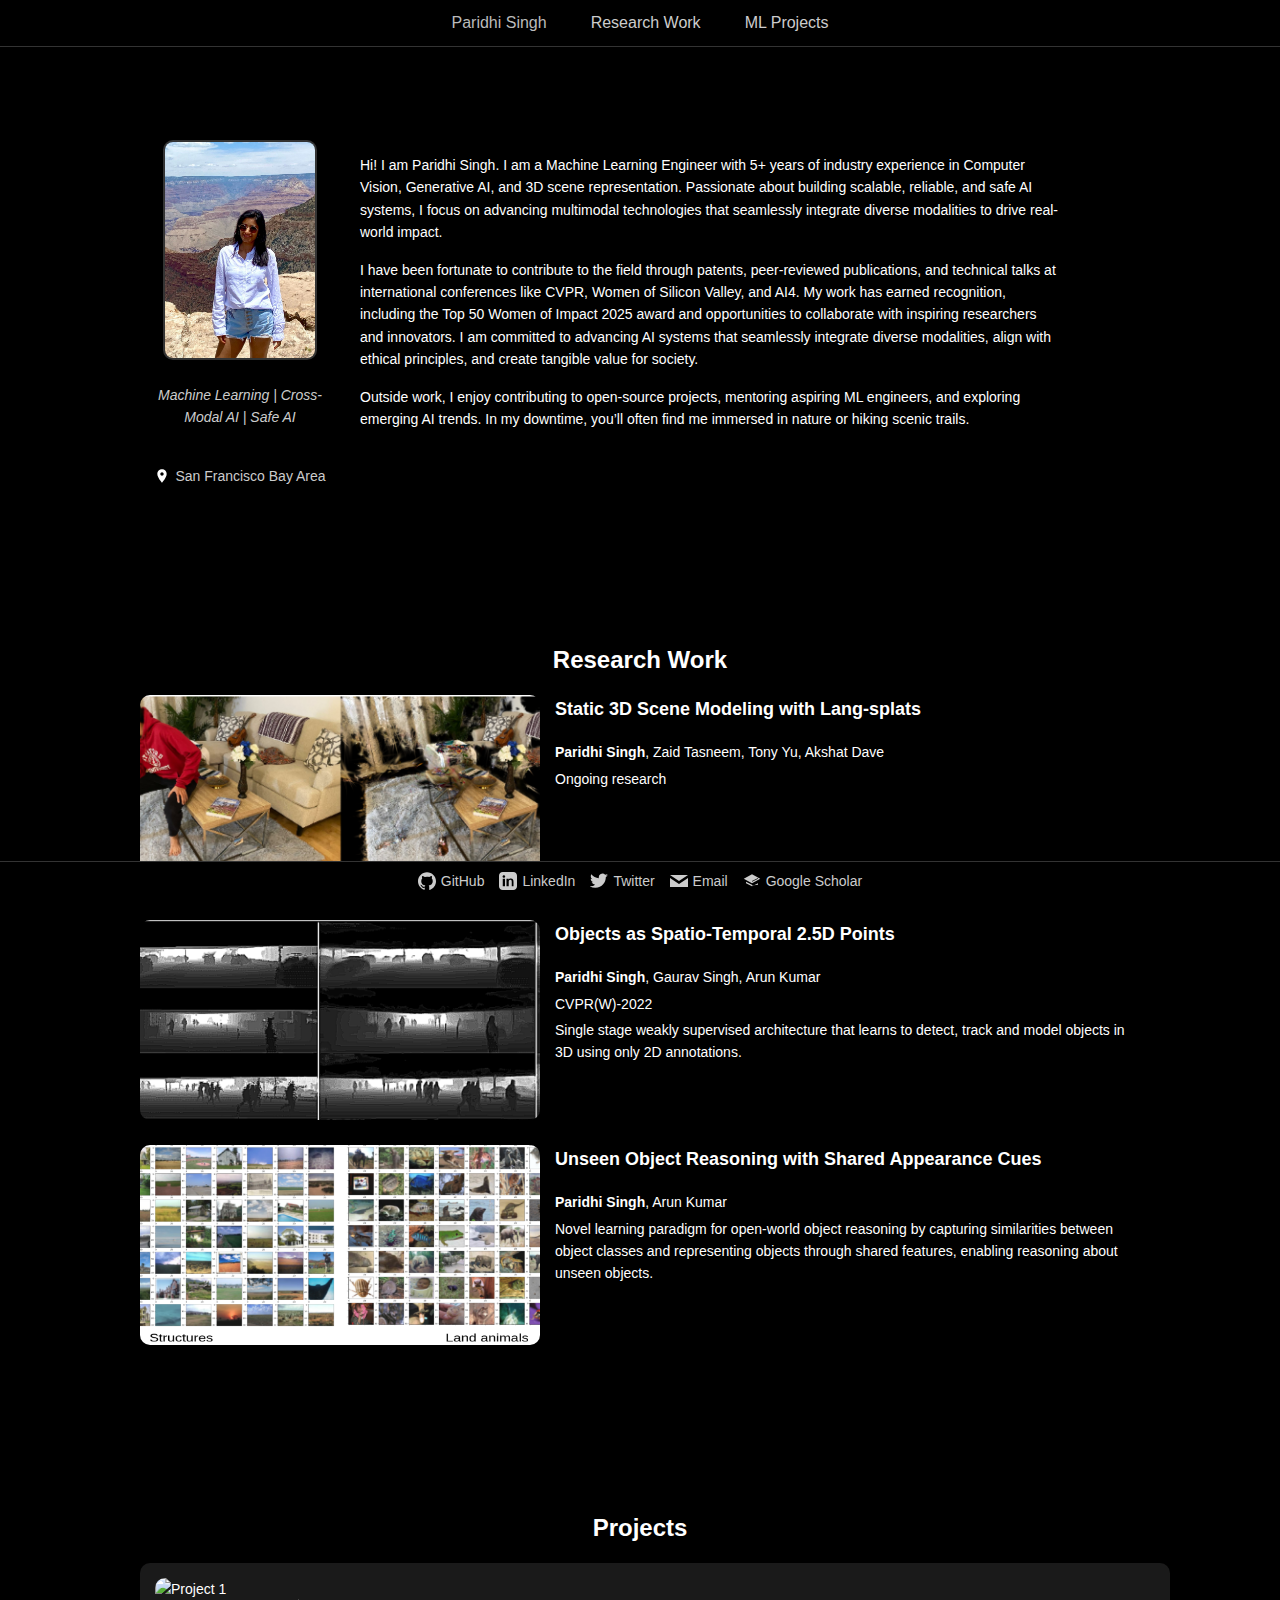
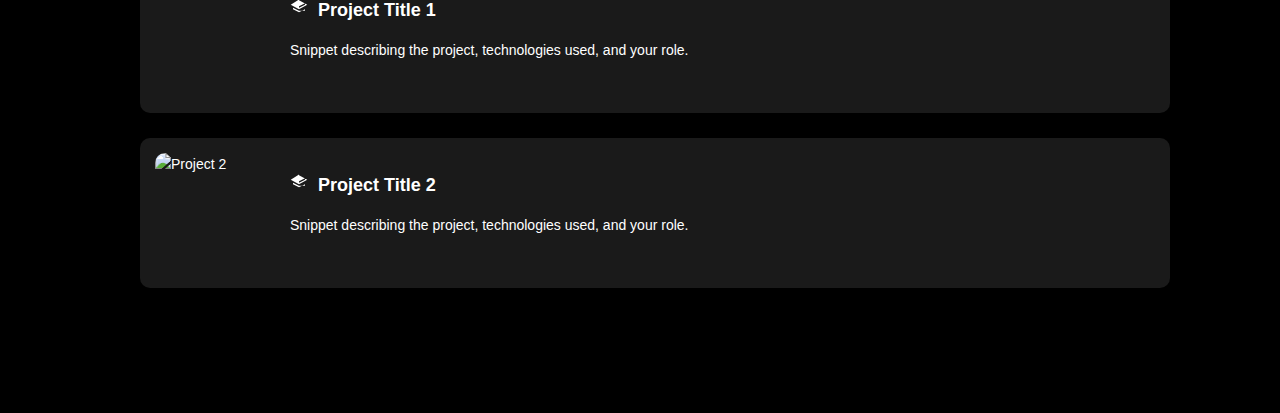
==== commit b90f9596: "research paper and background" ====
--- a/index.html
+++ b/index.html
@@ -76,6 +76,16 @@
     <section id="research" class="section research-section">
         <h2>Research Work</h2>
 
+        <!-- Paper 0 -->
+        <div class="research-paper">
+            <img src="images/paper0_image.png" alt="Static 3D Scene Modeling with Lang-splats" class="paper-image" loading="lazy">
+            <div class="paper-details">
+                <h3>Static 3D Scene Modeling with Lang-splats</h3>
+                <p><strong>Paridhi Singh</strong>, Zaid Tasneem, Tony Yu, Akshat Dave</p>
+                <p>Ongoing research</p>
+            </div>
+        </div>
+
         <!-- Paper 1 -->
         <div class="research-paper">
             <img src="images/paper1_image.png" alt="Objects as Spatio-Temporal 2.5D Points" class="paper-image" loading="lazy">
--- a/assets/css/styles.css
+++ b/assets/css/styles.css
@@ -155,7 +155,7 @@
 }
 
 .paper-image {
-    width: 150px;
+    width: 400px;
     height: 200px; /* Adjusted height */
     object-fit: cover;
     margin-right: 15px;
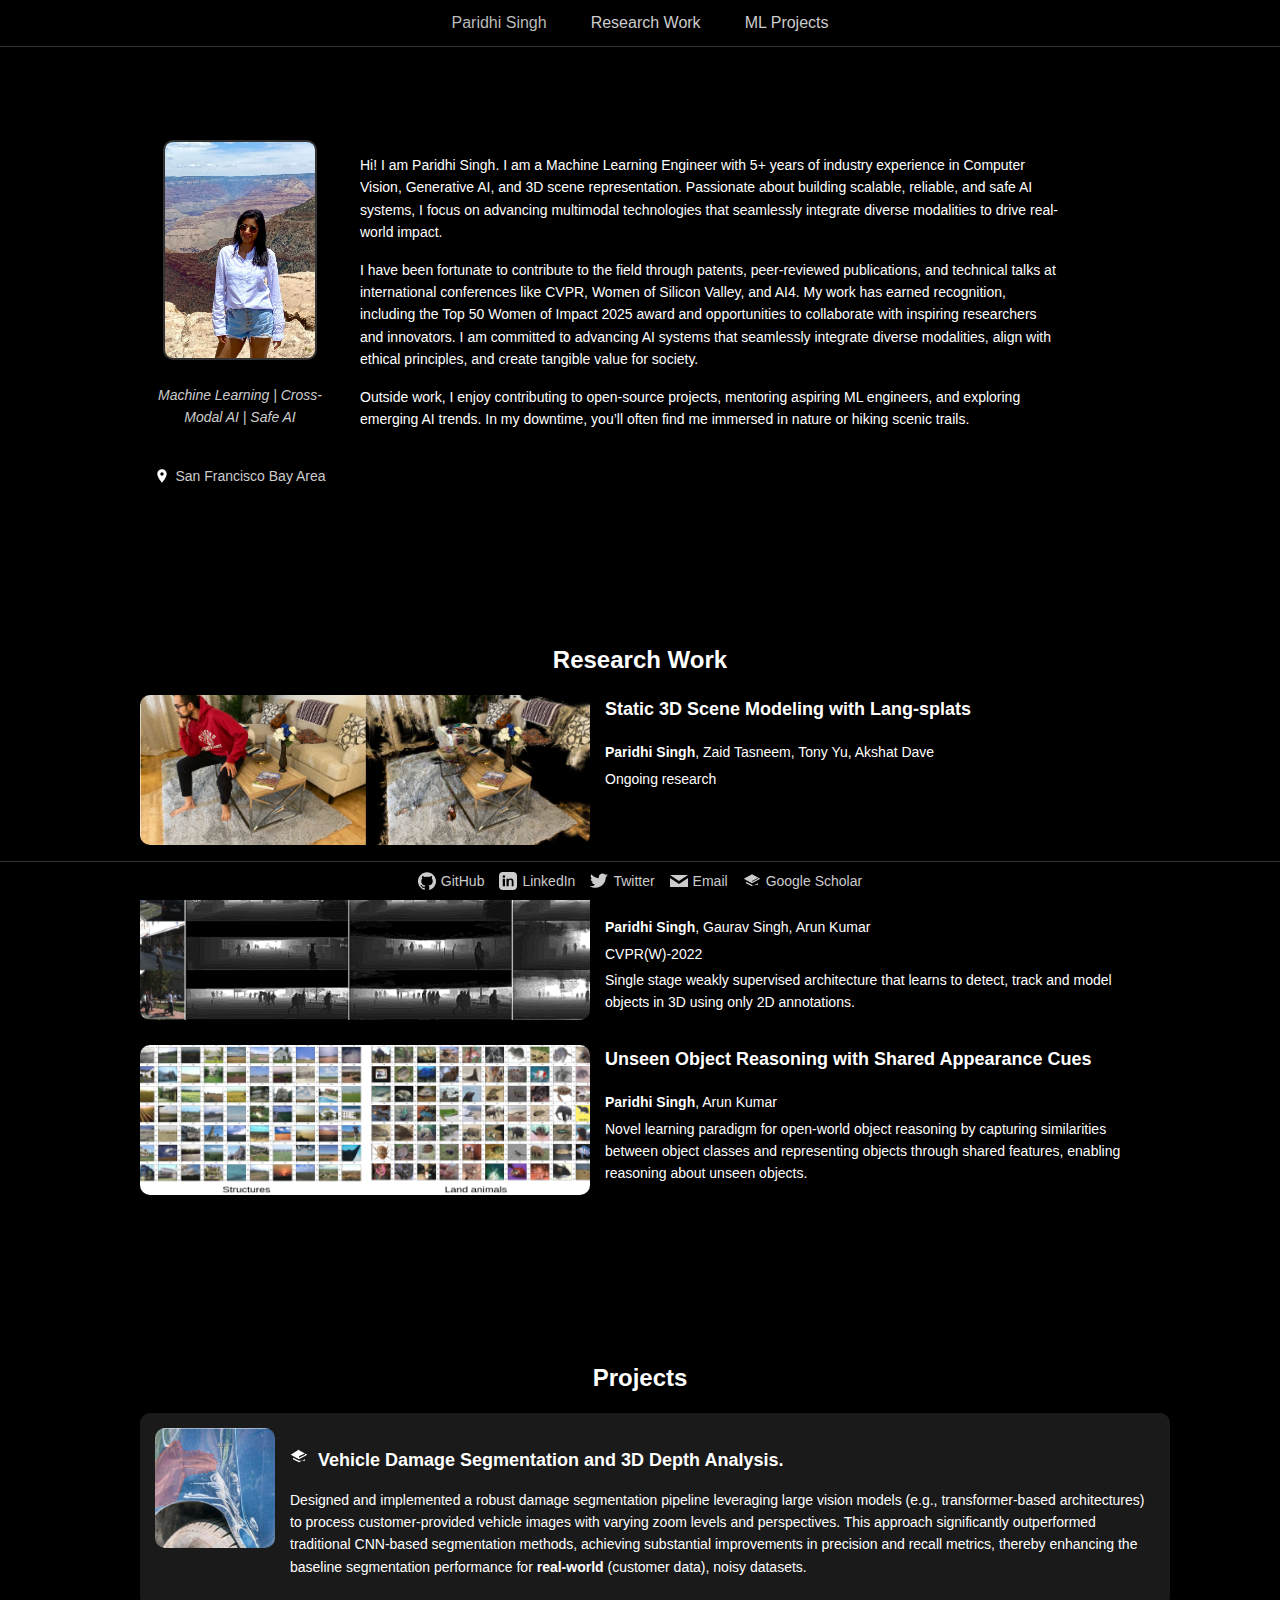
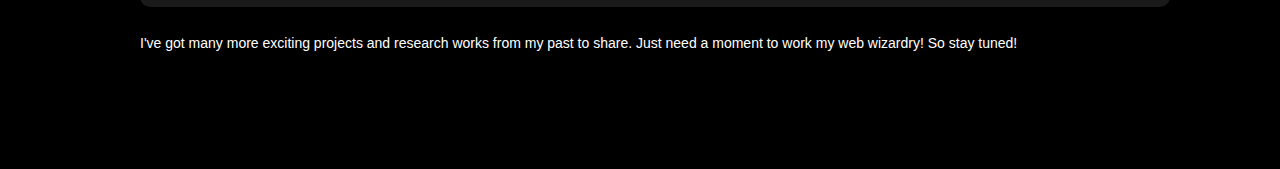
==== commit d6c213bc: "Adding projects" ====
--- a/index.html
+++ b/index.html
@@ -121,31 +121,28 @@
     <section id="projects" class="section projects-section">
         <h2>Projects</h2>
         <div class="project">
-            <img src="images/project1.jpg" alt="Project 1" class="project-image" loading="lazy">
+            <img src="images/project1_image.png" alt="Project 1" class="project-image" loading="lazy">
             <div class="project-description">
                 <h3>
                     <!-- Project Icon SVG -->
                     <svg xmlns="http://www.w3.org/2000/svg" width="20" height="20" fill="#4CAF50" viewBox="0 0 24 24" class="project-icon">
                         <path d="M12 2L1 9l11 6 11-6-11-6zm0 15v-6l8-4V9l-8 4v6l-8-4v-2l8 4v2l8-4v2z"/>
                     </svg>
-                    Project Title 1
+                    Vehicle Damage Segmentation and 3D Depth Analysis.
                 </h3>
-                <p>Snippet describing the project, technologies used, and your role.</p>
-            </div>
-        </div>
-        <div class="project">
-            <img src="images/project2.jpg" alt="Project 2" class="project-image" loading="lazy">
-            <div class="project-description">
-                <h3>
-                    <!-- Project Icon SVG -->
-                    <svg xmlns="http://www.w3.org/2000/svg" width="20" height="20" fill="#4CAF50" viewBox="0 0 24 24" class="project-icon">
-                        <path d="M12 2L1 9l11 6 11-6-11-6zm0 15v-6l8-4V9l-8 4v6l-8-4v-2l8 4v2l8-4v2z"/>
-                    </svg>
-                    Project Title 2
-                </h3>
-                <p>Snippet describing the project, technologies used, and your role.</p>
-            </div>
-        </div>
+                <p>Designed and implemented a robust damage segmentation pipeline leveraging large vision models
+                    (e.g., transformer-based architectures) to process customer-provided vehicle images with
+                    varying zoom levels and perspectives. This approach significantly outperformed traditional
+                    CNN-based segmentation methods, achieving substantial improvements in precision and recall
+                    metrics, thereby enhancing the baseline segmentation performance for <b>real-world </b>
+                    (customer data), noisy datasets.</p>
+            </div>
+        </div>
+        <!-- Bottom Teaser Section -->
+        <section class="teaser-section">
+            <p>I've got many more exciting projects and research works from my past to share.
+                Just need a moment to work my web wizardry! So stay tuned!</p>
+        </section>
         <!-- Add more projects as needed -->
     </section>
 
--- a/assets/css/styles.css
+++ b/assets/css/styles.css
@@ -155,8 +155,8 @@
 }
 
 .paper-image {
-    width: 400px;
-    height: 200px; /* Adjusted height */
+    width: 450px;
+    height: 150px; /* Adjusted height */
     object-fit: cover;
     margin-right: 15px;
     border-radius: 10px;
